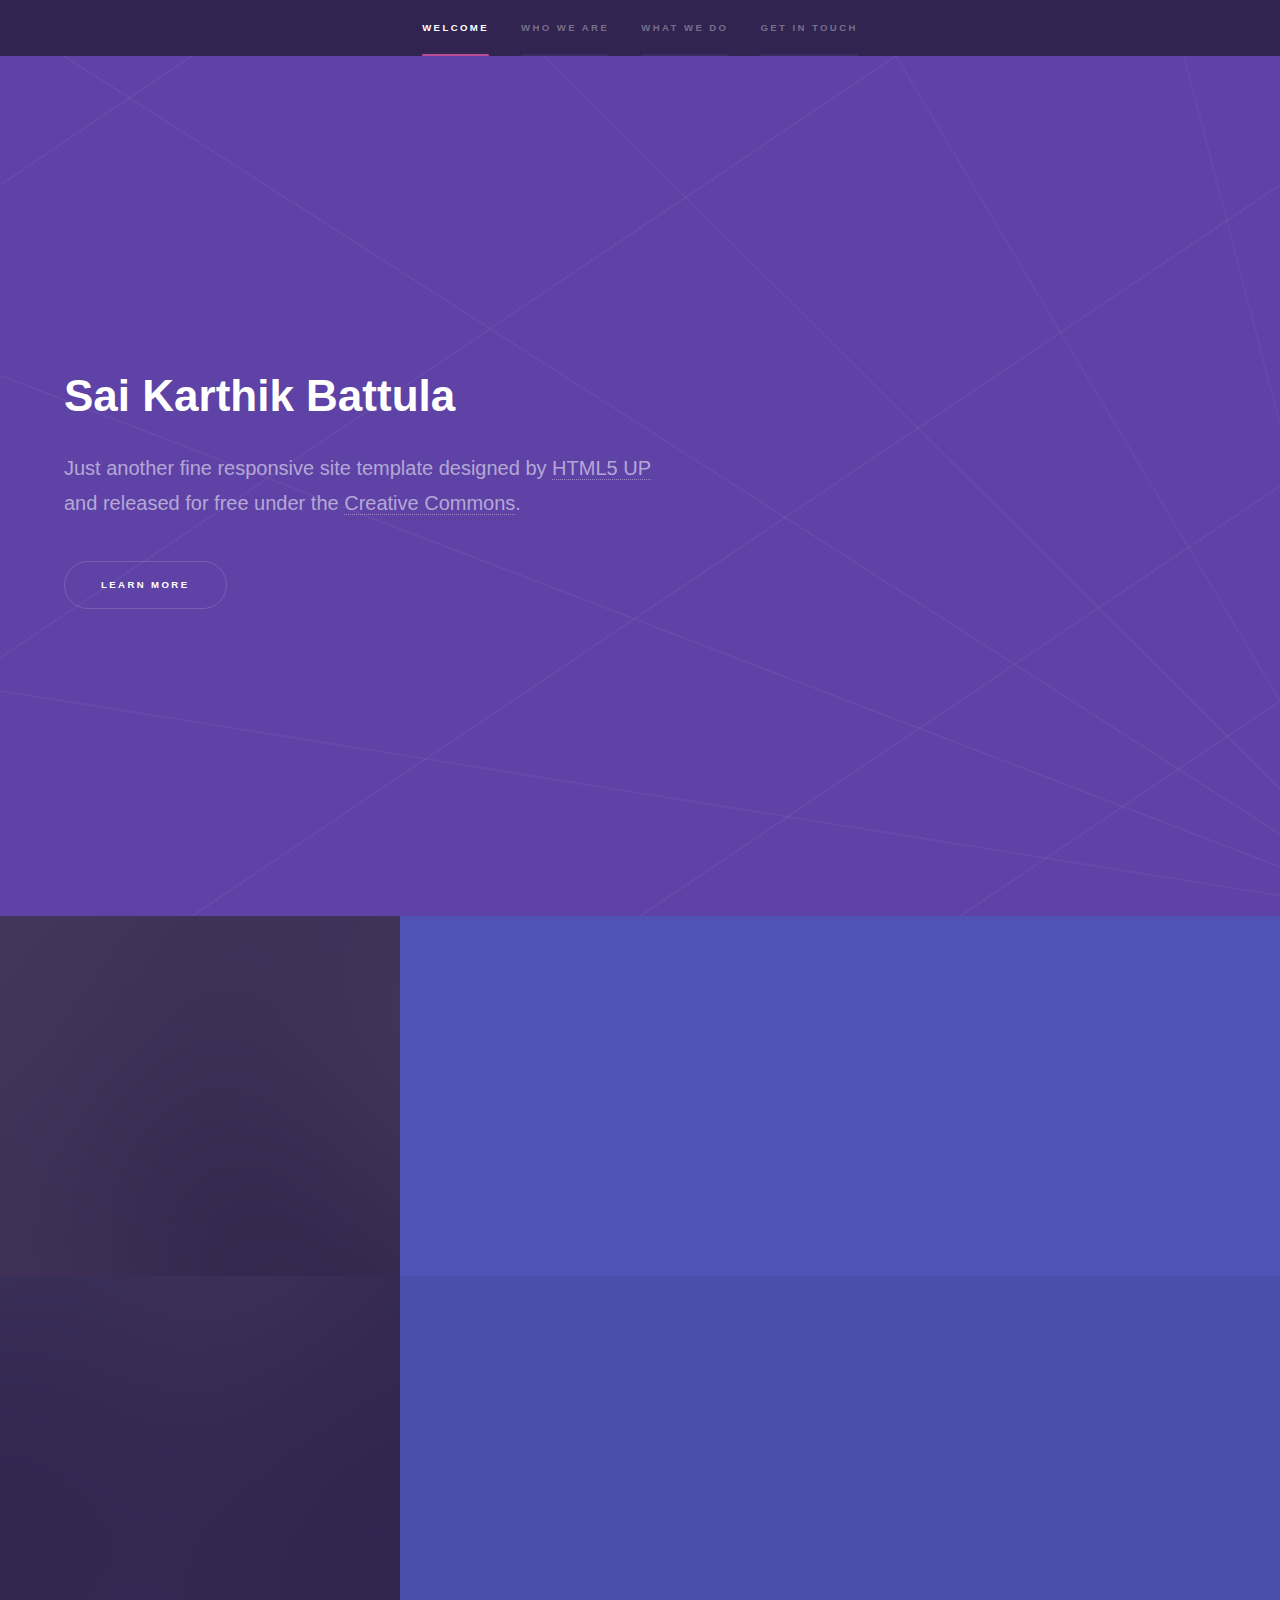
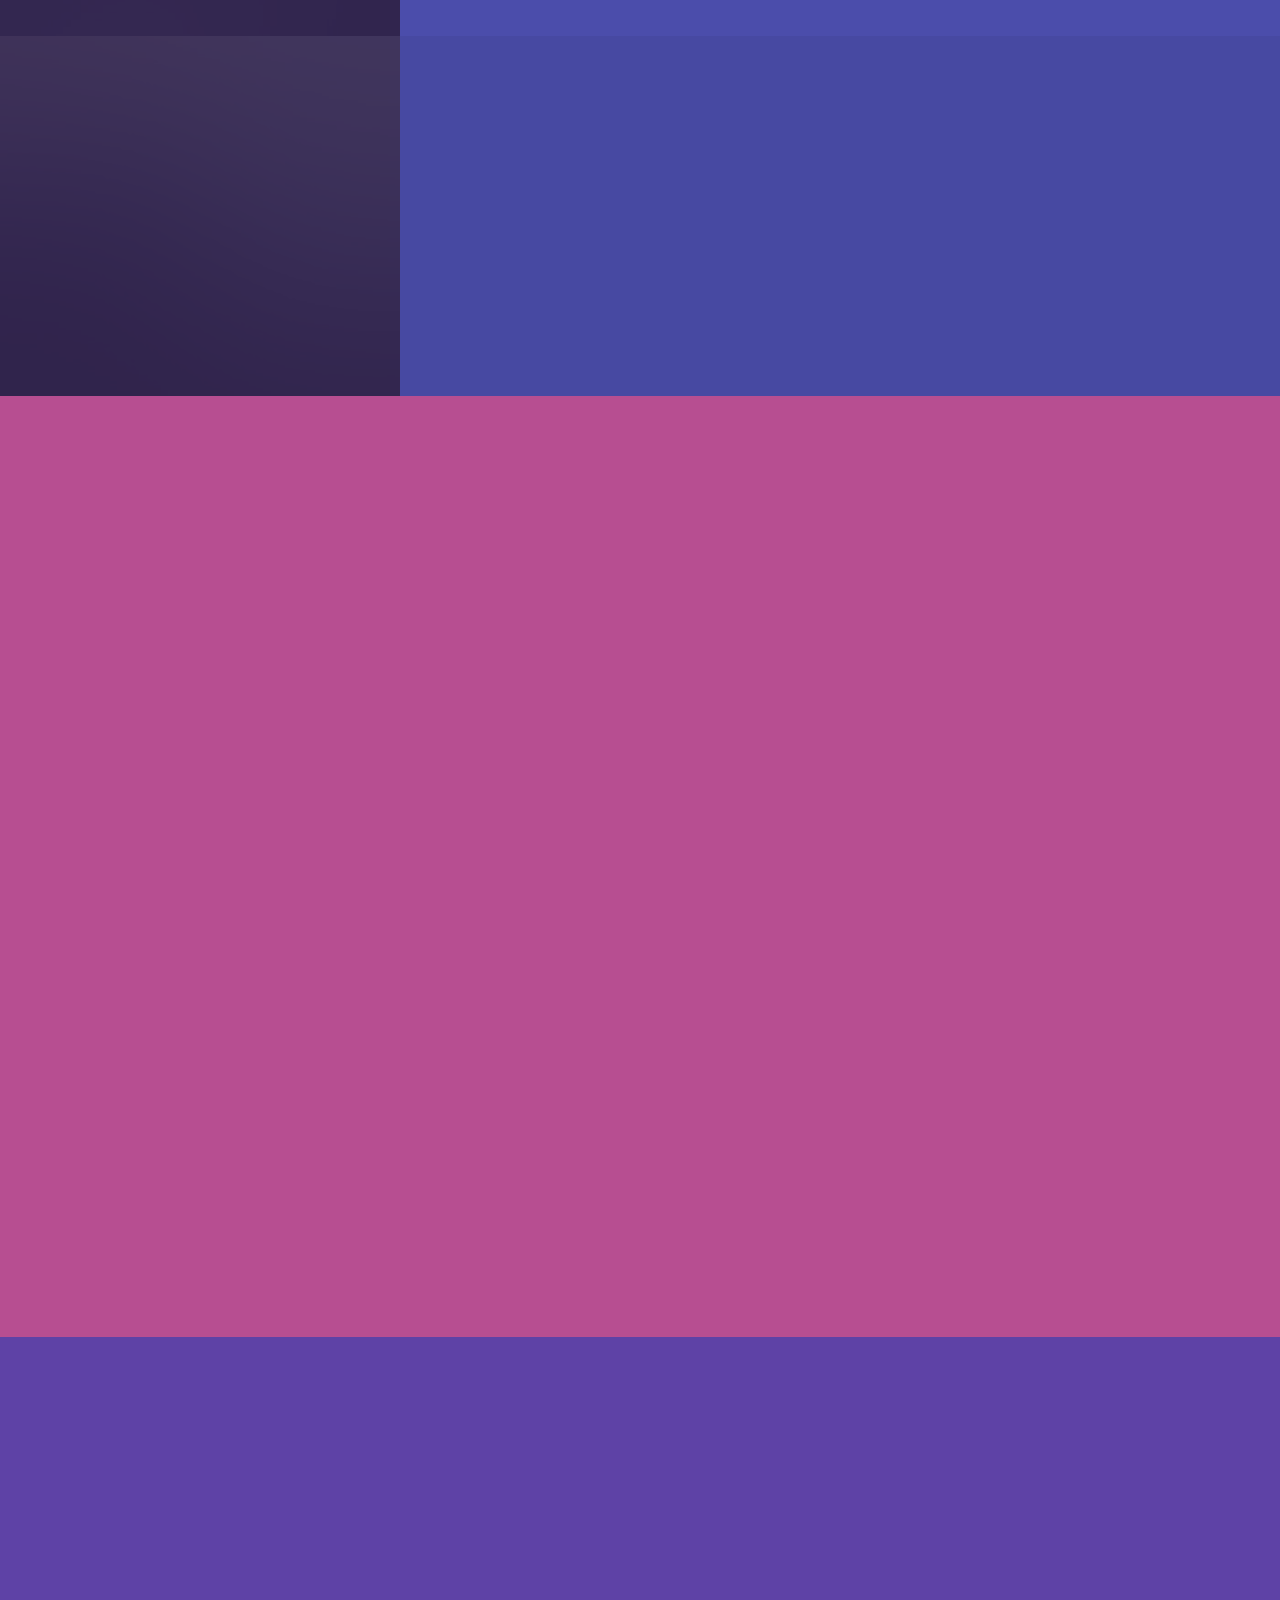
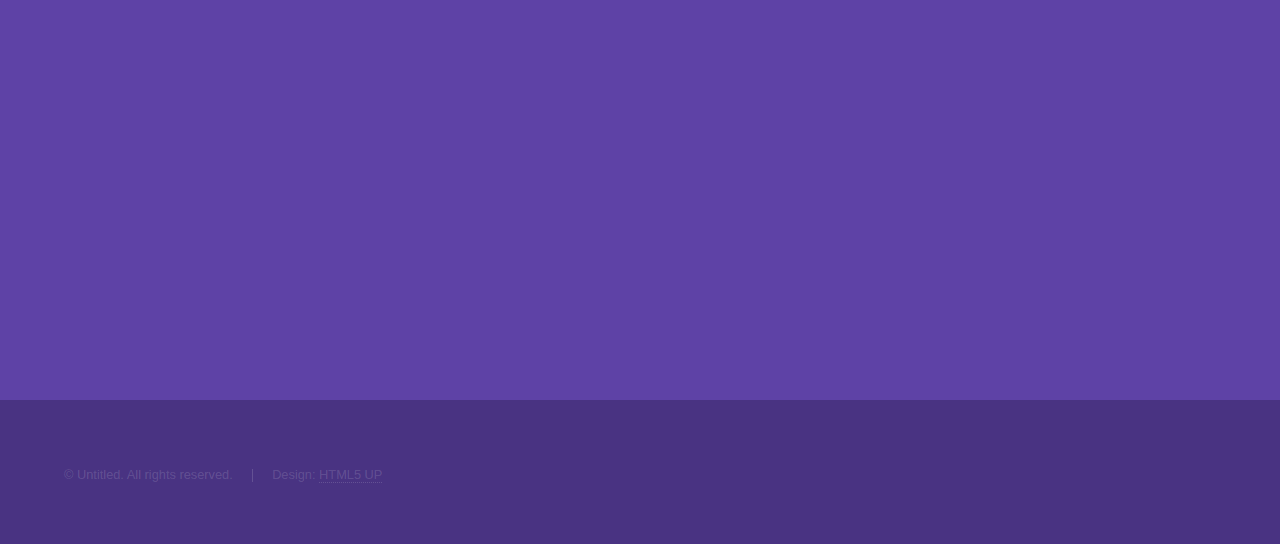
==== index.html @ 240e2753 "Add files via upload" ====
<!DOCTYPE HTML>
<!--
	Hyperspace by HTML5 UP
	html5up.net | @ajlkn
	Free for personal and commercial use under the CCA 3.0 license (html5up.net/license)
-->
<html>
	<head>
		<title>Hyperspace by HTML5 UP</title>
		<meta charset="utf-8" />
		<meta name="viewport" content="width=device-width, initial-scale=1, user-scalable=no" />
		<link rel="stylesheet" href="assets/css/main.css" />
		<noscript><link rel="stylesheet" href="assets/css/noscript.css" /></noscript>
	</head>
	<body class="is-preload">

		<!-- Sidebar -->
			<section id="sidebar">
				<div class="inner">
					<nav>
						<ul>
							<li><a href="#intro">Welcome</a></li>
							<li><a href="#one">Who we are</a></li>
							<li><a href="#two">What we do</a></li>
							<li><a href="#three">Get in touch</a></li>
						</ul>
					</nav>
				</div>
			</section>

		<!-- Wrapper -->
			<div id="wrapper">

				<!-- Intro -->
					<section id="intro" class="wrapper style1 fullscreen fade-up">
						<div class="inner">
							<h1>Sai Karthik Battula</h1>
							<p>Just another fine responsive site template designed by <a href="http://html5up.net">HTML5 UP</a><br />
							and released for free under the <a href="http://html5up.net/license">Creative Commons</a>.</p>
							<ul class="actions">
								<li><a href="#one" class="button scrolly">Learn more</a></li>
							</ul>
						</div>
					</section>

				<!-- One -->
					<section id="one" class="wrapper style2 spotlights">
						<section>
							<a href="#" class="image"><img src="images/pic01.jpg" alt="" data-position="center center" /></a>
							<div class="content">
								<div class="inner">
									<h2>Sed ipsum dolor</h2>
									<p>Phasellus convallis elit id ullamcorper pulvinar. Duis aliquam turpis mauris, eu ultricies erat malesuada quis. Aliquam dapibus.</p>
									<ul class="actions">
										<li><a href="generic.html" class="button">Learn more</a></li>
									</ul>
								</div>
							</div>
						</section>
						<section>
							<a href="#" class="image"><img src="images/pic02.jpg" alt="" data-position="top center" /></a>
							<div class="content">
								<div class="inner">
									<h2>Feugiat consequat</h2>
									<p>Phasellus convallis elit id ullamcorper pulvinar. Duis aliquam turpis mauris, eu ultricies erat malesuada quis. Aliquam dapibus.</p>
									<ul class="actions">
										<li><a href="generic.html" class="button">Learn more</a></li>
									</ul>
								</div>
							</div>
						</section>
						<section>
							<a href="#" class="image"><img src="images/pic03.jpg" alt="" data-position="25% 25%" /></a>
							<div class="content">
								<div class="inner">
									<h2>Ultricies aliquam</h2>
									<p>Phasellus convallis elit id ullamcorper pulvinar. Duis aliquam turpis mauris, eu ultricies erat malesuada quis. Aliquam dapibus.</p>
									<ul class="actions">
										<li><a href="generic.html" class="button">Learn more</a></li>
									</ul>
								</div>
							</div>
						</section>
					</section>

				<!-- Two -->
					<section id="two" class="wrapper style3 fade-up">
						<div class="inner">
							<h2>What we do</h2>
							<p>Phasellus convallis elit id ullamcorper pulvinar. Duis aliquam turpis mauris, eu ultricies erat malesuada quis. Aliquam dapibus, lacus eget hendrerit bibendum, urna est aliquam sem, sit amet imperdiet est velit quis lorem.</p>
							<div class="features">
								<section>
									<span class="icon solid major fa-code"></span>
									<h3>Lorem ipsum amet</h3>
									<p>Phasellus convallis elit id ullam corper amet et pulvinar. Duis aliquam turpis mauris, sed ultricies erat dapibus.</p>
								</section>
								<section>
									<span class="icon solid major fa-lock"></span>
									<h3>Aliquam sed nullam</h3>
									<p>Phasellus convallis elit id ullam corper amet et pulvinar. Duis aliquam turpis mauris, sed ultricies erat dapibus.</p>
								</section>
								<section>
									<span class="icon solid major fa-cog"></span>
									<h3>Sed erat ullam corper</h3>
									<p>Phasellus convallis elit id ullam corper amet et pulvinar. Duis aliquam turpis mauris, sed ultricies erat dapibus.</p>
								</section>
								<section>
									<span class="icon solid major fa-desktop"></span>
									<h3>Veroeros quis lorem</h3>
									<p>Phasellus convallis elit id ullam corper amet et pulvinar. Duis aliquam turpis mauris, sed ultricies erat dapibus.</p>
								</section>
								<section>
									<span class="icon solid major fa-link"></span>
									<h3>Urna quis bibendum</h3>
									<p>Phasellus convallis elit id ullam corper amet et pulvinar. Duis aliquam turpis mauris, sed ultricies erat dapibus.</p>
								</section>
								<section>
									<span class="icon major fa-gem"></span>
									<h3>Aliquam urna dapibus</h3>
									<p>Phasellus convallis elit id ullam corper amet et pulvinar. Duis aliquam turpis mauris, sed ultricies erat dapibus.</p>
								</section>
							</div>
							<ul class="actions">
								<li><a href="generic.html" class="button">Learn more</a></li>
							</ul>
						</div>
					</section>

				<!-- Three -->
					<section id="three" class="wrapper style1 fade-up">
						<div class="inner">
							<h2>Get in touch</h2>
							<p>Phasellus convallis elit id ullamcorper pulvinar. Duis aliquam turpis mauris, eu ultricies erat malesuada quis. Aliquam dapibus, lacus eget hendrerit bibendum, urna est aliquam sem, sit amet imperdiet est velit quis lorem.</p>
							<div class="split style1">
								<section>
									<form method="post" action="#">
										<div class="fields">
											<div class="field half">
												<label for="name">Name</label>
												<input type="text" name="name" id="name" />
											</div>
											<div class="field half">
												<label for="email">Email</label>
												<input type="text" name="email" id="email" />
											</div>
											<div class="field">
												<label for="message">Message</label>
												<textarea name="message" id="message" rows="5"></textarea>
											</div>
										</div>
										<ul class="actions">
											<li><a href="" class="button submit">Send Message</a></li>
										</ul>
									</form>
								</section>
								<section>
									<ul class="contact">
										<li>
											<h3>Address</h3>
											<span>12345 Somewhere Road #654<br />
											Nashville, TN 00000-0000<br />
											USA</span>
										</li>
										<li>
											<h3>Email</h3>
											<a href="#">user@untitled.tld</a>
										</li>
										<li>
											<h3>Phone</h3>
											<span>(000) 000-0000</span>
										</li>
										<li>
											<h3>Social</h3>
											<ul class="icons">
												<li><a href="#" class="icon brands fa-twitter"><span class="label">Twitter</span></a></li>
												<li><a href="#" class="icon brands fa-facebook-f"><span class="label">Facebook</span></a></li>
												<li><a href="#" class="icon brands fa-github"><span class="label">GitHub</span></a></li>
												<li><a href="#" class="icon brands fa-instagram"><span class="label">Instagram</span></a></li>
												<li><a href="#" class="icon brands fa-linkedin-in"><span class="label">LinkedIn</span></a></li>
											</ul>
										</li>
									</ul>
								</section>
							</div>
						</div>
					</section>

			</div>

		<!-- Footer -->
			<footer id="footer" class="wrapper style1-alt">
				<div class="inner">
					<ul class="menu">
						<li>&copy; Untitled. All rights reserved.</li><li>Design: <a href="http://html5up.net">HTML5 UP</a></li>
					</ul>
				</div>
			</footer>

		<!-- Scripts -->
			<script src="assets/js/jquery.min.js"></script>
			<script src="assets/js/jquery.scrollex.min.js"></script>
			<script src="assets/js/jquery.scrolly.min.js"></script>
			<script src="assets/js/browser.min.js"></script>
			<script src="assets/js/breakpoints.min.js"></script>
			<script src="assets/js/util.js"></script>
			<script src="assets/js/main.js"></script>

	</body>
</html>
---- assets/css/main.css ----
@import url(fontawesome-all.min.css);

/*
	Hyperspace by HTML5 UP
	html5up.net | @ajlkn
	Free for personal and commercial use under the CCA 3.0 license (html5up.net/license)
*/

html, body, div, span, applet, object,
iframe, h1, h2, h3, h4, h5, h6, p, blockquote,
pre, a, abbr, acronym, address, big, cite,
code, del, dfn, em, img, ins, kbd, q, s, samp,
small, strike, strong, sub, sup, tt, var, b,
u, i, center, dl, dt, dd, ol, ul, li, fieldset,
form, label, legend, table, caption, tbody,
tfoot, thead, tr, th, td, article, aside,
canvas, details, embed, figure, figcaption,
footer, header, hgroup, menu, nav, output, ruby,
section, summary, time, mark, audio, video {
	margin: 0;
	padding: 0;
	border: 0;
	font-size: 100%;
	font: inherit;
	vertical-align: baseline;}

article, aside, details, figcaption, figure,
footer, header, hgroup, menu, nav, section {
	display: block;}

body {
	line-height: 1;
}

ol, ul {
	list-style: none;
}

blockquote, q {
	quotes: none;
}

	blockquote:before, blockquote:after, q:before, q:after {
		content: '';
		content: none;
	}

table {
	border-collapse: collapse;
	border-spacing: 0;
}

body {
	-webkit-text-size-adjust: none;
}

mark {
	background-color: transparent;
	color: inherit;
}

input::-moz-focus-inner {
	border: 0;
	padding: 0;
}

input, select, textarea {
	-moz-appearance: none;
	-webkit-appearance: none;
	-ms-appearance: none;
	appearance: none;
}

/* Basic */

	@-ms-viewport {
		width: device-width;
	}

	body {
		-ms-overflow-style: scrollbar;
	}

	@media screen and (max-width: 480px) {

		html, body {
			min-width: 320px;
		}

	}

	html {
		box-sizing: border-box;
	}

	*, *:before, *:after {
		box-sizing: inherit;
	}

	body {
		background: #312450;
	}

		body.is-preload *, body.is-preload *:before, body.is-preload *:after {
			-moz-animation: none !important;
			-webkit-animation: none !important;
			-ms-animation: none !important;
			animation: none !important;
			-moz-transition: none !important;
			-webkit-transition: none !important;
			-ms-transition: none !important;
			transition: none !important;
		}

/* Type */

	body, input, select, textarea {
		color: rgba(255, 255, 255, 0.55);
		font-family: Arial, Helvetica, sans-serif;
		font-size: 16.5pt;
		font-weight: normal;
		line-height: 1.75;
	}

		@media screen and (max-width: 1680px) {

			body, input, select, textarea {
				font-size: 13pt;
			}

		}

		@media screen and (max-width: 1280px) {

			body, input, select, textarea {
				font-size: 12pt;
			}

		}

		@media screen and (max-width: 360px) {

			body, input, select, textarea {
				font-size: 11pt;
			}

		}

	a {
		-moz-transition: color 0.2s ease, border-bottom-color 0.2s ease;
		-webkit-transition: color 0.2s ease, border-bottom-color 0.2s ease;
		-ms-transition: color 0.2s ease, border-bottom-color 0.2s ease;
		transition: color 0.2s ease, border-bottom-color 0.2s ease;
		border-bottom: dotted 1px rgba(255, 255, 255, 0.35);
		color: inherit;
		text-decoration: none;
	}

		a:hover {
			border-bottom-color: transparent;
			color: #ffffff;
		}

	strong, b {
		color: #ffffff;
		font-weight: bold;
	}

	em, i {
		font-style: italic;
	}

	p {
		margin: 0 0 2em 0;
	}

	h1, h2, h3, h4, h5, h6 {
		color: #ffffff;
		font-weight: bold;
		line-height: 1.5;
		margin: 0 0 0.5em 0;
	}

		h1 a, h2 a, h3 a, h4 a, h5 a, h6 a {
			color: inherit;
			text-decoration: none;
		}

	h1 {
		font-size: 2.75em;
	}

		h1.major {
			margin: 0 0 1.3em 0;
			position: relative;
			padding-bottom: 0.35em;
		}

			h1.major:after {
				background-image: -moz-linear-gradient(to right, #5e42a6, #b74e91);
				background-image: -webkit-linear-gradient(to right, #5e42a6, #b74e91);
				background-image: -ms-linear-gradient(to right, #5e42a6, #b74e91);
				background-image: linear-gradient(to right, #5e42a6, #b74e91);
				-moz-transition: max-width 0.2s ease;
				-webkit-transition: max-width 0.2s ease;
				-ms-transition: max-width 0.2s ease;
				transition: max-width 0.2s ease;
				border-radius: 0.2em;
				bottom: 0;
				content: '';
				height: 0.05em;
				position: absolute;
				right: 0;
				width: 100%;
			}

	h2 {
		font-size: 1.75em;
	}

	h3 {
		font-size: 1.1em;
	}

	h4 {
		font-size: 1em;
	}

	h5 {
		font-size: 0.8em;
	}

	h6 {
		font-size: 0.6em;
	}

	@media screen and (max-width: 736px) {

		h1 {
			font-size: 2em;
		}

		h2 {
			font-size: 1.25em;
		}

		h3 {
			font-size: 1em;
		}

		h4 {
			font-size: 0.8em;
		}

		h5 {
			font-size: 0.6em;
		}

		h6 {
			font-size: 0.6em;
		}

	}

	sub {
		font-size: 0.8em;
		position: relative;
		top: 0.5em;
	}

	sup {
		font-size: 0.8em;
		position: relative;
		top: -0.5em;
	}

	blockquote {
		border-left: solid 4px rgba(255, 255, 255, 0.15);
		font-style: italic;
		margin: 0 0 2em 0;
		padding: 0.5em 0 0.5em 2em;
	}

	code {
		background: rgba(255, 255, 255, 0.05);
		border-radius: 0.25em;
		border: solid 1px rgba(255, 255, 255, 0.15);
		font-family: "Courier New", monospace;
		font-size: 0.9em;
		margin: 0 0.25em;
		padding: 0.25em 0.65em;
	}

	pre {
		-webkit-overflow-scrolling: touch;
		font-family: "Courier New", monospace;
		font-size: 0.9em;
		margin: 0 0 2em 0;
	}

		pre code {
			display: block;
			line-height: 1.75em;
			padding: 1em 1.5em;
			overflow-x: auto;
		}

	hr {
		border: 0;
		border-bottom: solid 1px rgba(255, 255, 255, 0.15);
		margin: 2em 0;
	}

		hr.major {
			margin: 3em 0;
		}

	.align-left {
		text-align: left;
	}

	.align-center {
		text-align: center;
	}

	.align-right {
		text-align: right;
	}

/* Row */

	.row {
		display: flex;
		flex-wrap: wrap;
		box-sizing: border-box;
		align-items: stretch;
	}

		.row > * {
			box-sizing: border-box;
		}

		.row.gtr-uniform > * > :last-child {
			margin-bottom: 0;
		}

		.row.aln-left {
			justify-content: flex-start;
		}

		.row.aln-center {
			justify-content: center;
		}

		.row.aln-right {
			justify-content: flex-end;
		}

		.row.aln-top {
			align-items: flex-start;
		}

		.row.aln-middle {
			align-items: center;
		}

		.row.aln-bottom {
			align-items: flex-end;
		}

		.row > .imp {
			order: -1;
		}

		.row > .col-1 {
			width: 8.33333%;
		}

		.row > .off-1 {
			margin-left: 8.33333%;
		}

		.row > .col-2 {
			width: 16.66667%;
		}

		.row > .off-2 {
			margin-left: 16.66667%;
		}

		.row > .col-3 {
			width: 25%;
		}

		.row > .off-3 {
			margin-left: 25%;
		}

		.row > .col-4 {
			width: 33.33333%;
		}

		.row > .off-4 {
			margin-left: 33.33333%;
		}

		.row > .col-5 {
			width: 41.66667%;
		}

		.row > .off-5 {
			margin-left: 41.66667%;
		}

		.row > .col-6 {
			width: 50%;
		}

		.row > .off-6 {
			margin-left: 50%;
		}

		.row > .col-7 {
			width: 58.33333%;
		}

		.row > .off-7 {
			margin-left: 58.33333%;
		}

		.row > .col-8 {
			width: 66.66667%;
		}

		.row > .off-8 {
			margin-left: 66.66667%;
		}

		.row > .col-9 {
			width: 75%;
		}

		.row > .off-9 {
			margin-left: 75%;
		}

		.row > .col-10 {
			width: 83.33333%;
		}

		.row > .off-10 {
			margin-left: 83.33333%;
		}

		.row > .col-11 {
			width: 91.66667%;
		}

		.row > .off-11 {
			margin-left: 91.66667%;
		}

		.row > .col-12 {
			width: 100%;
		}

		.row > .off-12 {
			margin-left: 100%;
		}

		.row.gtr-0 {
			margin-top: 0;
			margin-left: 0em;
		}

			.row.gtr-0 > * {
				padding: 0 0 0 0em;
			}

			.row.gtr-0.gtr-uniform {
				margin-top: 0em;
			}

				.row.gtr-0.gtr-uniform > * {
					padding-top: 0em;
				}

		.row.gtr-25 {
			margin-top: 0;
			margin-left: -0.375em;
		}

			.row.gtr-25 > * {
				padding: 0 0 0 0.375em;
			}

			.row.gtr-25.gtr-uniform {
				margin-top: -0.375em;
			}

				.row.gtr-25.gtr-uniform > * {
					padding-top: 0.375em;
				}

		.row.gtr-50 {
			margin-top: 0;
			margin-left: -0.75em;
		}

			.row.gtr-50 > * {
				padding: 0 0 0 0.75em;
			}

			.row.gtr-50.gtr-uniform {
				margin-top: -0.75em;
			}

				.row.gtr-50.gtr-uniform > * {
					padding-top: 0.75em;
				}

		.row {
			margin-top: 0;
			margin-left: -1.5em;
		}

			.row > * {
				padding: 0 0 0 1.5em;
			}

			.row.gtr-uniform {
				margin-top: -1.5em;
			}

				.row.gtr-uniform > * {
					padding-top: 1.5em;
				}

		.row.gtr-150 {
			margin-top: 0;
			margin-left: -2.25em;
		}

			.row.gtr-150 > * {
				padding: 0 0 0 2.25em;
			}

			.row.gtr-150.gtr-uniform {
				margin-top: -2.25em;
			}

				.row.gtr-150.gtr-uniform > * {
					padding-top: 2.25em;
				}

		.row.gtr-200 {
			margin-top: 0;
			margin-left: -3em;
		}

			.row.gtr-200 > * {
				padding: 0 0 0 3em;
			}

			.row.gtr-200.gtr-uniform {
				margin-top: -3em;
			}

				.row.gtr-200.gtr-uniform > * {
					padding-top: 3em;
				}

		@media screen and (max-width: 1680px) {

			.row {
				display: flex;
				flex-wrap: wrap;
				box-sizing: border-box;
				align-items: stretch;
			}

				.row > * {
					box-sizing: border-box;
				}

				.row.gtr-uniform > * > :last-child {
					margin-bottom: 0;
				}

				.row.aln-left {
					justify-content: flex-start;
				}

				.row.aln-center {
					justify-content: center;
				}

				.row.aln-right {
					justify-content: flex-end;
				}

				.row.aln-top {
					align-items: flex-start;
				}

				.row.aln-middle {
					align-items: center;
				}

				.row.aln-bottom {
					align-items: flex-end;
				}

				.row > .imp-xlarge {
					order: -1;
				}

				.row > .col-1-xlarge {
					width: 8.33333%;
				}

				.row > .off-1-xlarge {
					margin-left: 8.33333%;
				}

				.row > .col-2-xlarge {
					width: 16.66667%;
				}

				.row > .off-2-xlarge {
					margin-left: 16.66667%;
				}

				.row > .col-3-xlarge {
					width: 25%;
				}

				.row > .off-3-xlarge {
					margin-left: 25%;
				}

				.row > .col-4-xlarge {
					width: 33.33333%;
				}

				.row > .off-4-xlarge {
					margin-left: 33.33333%;
				}

				.row > .col-5-xlarge {
					width: 41.66667%;
				}

				.row > .off-5-xlarge {
					margin-left: 41.66667%;
				}

				.row > .col-6-xlarge {
					width: 50%;
				}

				.row > .off-6-xlarge {
					margin-left: 50%;
				}

				.row > .col-7-xlarge {
					width: 58.33333%;
				}

				.row > .off-7-xlarge {
					margin-left: 58.33333%;
				}

				.row > .col-8-xlarge {
					width: 66.66667%;
				}

				.row > .off-8-xlarge {
					margin-left: 66.66667%;
				}

				.row > .col-9-xlarge {
					width: 75%;
				}

				.row > .off-9-xlarge {
					margin-left: 75%;
				}

				.row > .col-10-xlarge {
					width: 83.33333%;
				}

				.row > .off-10-xlarge {
					margin-left: 83.33333%;
				}

				.row > .col-11-xlarge {
					width: 91.66667%;
				}

				.row > .off-11-xlarge {
					margin-left: 91.66667%;
				}

				.row > .col-12-xlarge {
					width: 100%;
				}

				.row > .off-12-xlarge {
					margin-left: 100%;
				}

				.row.gtr-0 {
					margin-top: 0;
					margin-left: 0em;
				}

					.row.gtr-0 > * {
						padding: 0 0 0 0em;
					}

					.row.gtr-0.gtr-uniform {
						margin-top: 0em;
					}

						.row.gtr-0.gtr-uniform > * {
							padding-top: 0em;
						}

				.row.gtr-25 {
					margin-top: 0;
					margin-left: -0.375em;
				}

					.row.gtr-25 > * {
						padding: 0 0 0 0.375em;
					}

					.row.gtr-25.gtr-uniform {
						margin-top: -0.375em;
					}

						.row.gtr-25.gtr-uniform > * {
							padding-top: 0.375em;
						}

				.row.gtr-50 {
					margin-top: 0;
					margin-left: -0.75em;
				}

					.row.gtr-50 > * {
						padding: 0 0 0 0.75em;
					}

					.row.gtr-50.gtr-uniform {
						margin-top: -0.75em;
					}

						.row.gtr-50.gtr-uniform > * {
							padding-top: 0.75em;
						}

				.row {
					margin-top: 0;
					margin-left: -1.5em;
				}

					.row > * {
						padding: 0 0 0 1.5em;
					}

					.row.gtr-uniform {
						margin-top: -1.5em;
					}

						.row.gtr-uniform > * {
							padding-top: 1.5em;
						}

				.row.gtr-150 {
					margin-top: 0;
					margin-left: -2.25em;
				}

					.row.gtr-150 > * {
						padding: 0 0 0 2.25em;
					}

					.row.gtr-150.gtr-uniform {
						margin-top: -2.25em;
					}

						.row.gtr-150.gtr-uniform > * {
							padding-top: 2.25em;
						}

				.row.gtr-200 {
					margin-top: 0;
					margin-left: -3em;
				}

					.row.gtr-200 > * {
						padding: 0 0 0 3em;
					}

					.row.gtr-200.gtr-uniform {
						margin-top: -3em;
					}

						.row.gtr-200.gtr-uniform > * {
							padding-top: 3em;
						}

		}

		@media screen and (max-width: 1280px) {

			.row {
				display: flex;
				flex-wrap: wrap;
				box-sizing: border-box;
				align-items: stretch;
			}

				.row > * {
					box-sizing: border-box;
				}

				.row.gtr-uniform > * > :last-child {
					margin-bottom: 0;
				}

				.row.aln-left {
					justify-content: flex-start;
				}

				.row.aln-center {
					justify-content: center;
				}

				.row.aln-right {
					justify-content: flex-end;
				}

				.row.aln-top {
					align-items: flex-start;
				}

				.row.aln-middle {
					align-items: center;
				}

				.row.aln-bottom {
					align-items: flex-end;
				}

				.row > .imp-large {
					order: -1;
				}

				.row > .col-1-large {
					width: 8.33333%;
				}

				.row > .off-1-large {
					margin-left: 8.33333%;
				}

				.row > .col-2-large {
					width: 16.66667%;
				}

				.row > .off-2-large {
					margin-left: 16.66667%;
				}

				.row > .col-3-large {
					width: 25%;
				}

				.row > .off-3-large {
					margin-left: 25%;
				}

				.row > .col-4-large {
					width: 33.33333%;
				}

				.row > .off-4-large {
					margin-left: 33.33333%;
				}

				.row > .col-5-large {
					width: 41.66667%;
				}

				.row > .off-5-large {
					margin-left: 41.66667%;
				}

				.row > .col-6-large {
					width: 50%;
				}

				.row > .off-6-large {
					margin-left: 50%;
				}

				.row > .col-7-large {
					width: 58.33333%;
				}

				.row > .off-7-large {
					margin-left: 58.33333%;
				}

				.row > .col-8-large {
					width: 66.66667%;
				}

				.row > .off-8-large {
					margin-left: 66.66667%;
				}

				.row > .col-9-large {
					width: 75%;
				}

				.row > .off-9-large {
					margin-left: 75%;
				}

				.row > .col-10-large {
					width: 83.33333%;
				}

				.row > .off-10-large {
					margin-left: 83.33333%;
				}

				.row > .col-11-large {
					width: 91.66667%;
				}

				.row > .off-11-large {
					margin-left: 91.66667%;
				}

				.row > .col-12-large {
					width: 100%;
				}

				.row > .off-12-large {
					margin-left: 100%;
				}

				.row.gtr-0 {
					margin-top: 0;
					margin-left: 0em;
				}

					.row.gtr-0 > * {
						padding: 0 0 0 0em;
					}

					.row.gtr-0.gtr-uniform {
						margin-top: 0em;
					}

						.row.gtr-0.gtr-uniform > * {
							padding-top: 0em;
						}

				.row.gtr-25 {
					margin-top: 0;
					margin-left: -0.375em;
				}

					.row.gtr-25 > * {
						padding: 0 0 0 0.375em;
					}

					.row.gtr-25.gtr-uniform {
						margin-top: -0.375em;
					}

						.row.gtr-25.gtr-uniform > * {
							padding-top: 0.375em;
						}

				.row.gtr-50 {
					margin-top: 0;
					margin-left: -0.75em;
				}

					.row.gtr-50 > * {
						padding: 0 0 0 0.75em;
					}

					.row.gtr-50.gtr-uniform {
						margin-top: -0.75em;
					}

						.row.gtr-50.gtr-uniform > * {
							padding-top: 0.75em;
						}

				.row {
					margin-top: 0;
					margin-left: -1.5em;
				}

					.row > * {
						padding: 0 0 0 1.5em;
					}

					.row.gtr-uniform {
						margin-top: -1.5em;
					}

						.row.gtr-uniform > * {
							padding-top: 1.5em;
						}

				.row.gtr-150 {
					margin-top: 0;
					margin-left: -2.25em;
				}

					.row.gtr-150 > * {
						padding: 0 0 0 2.25em;
					}

					.row.gtr-150.gtr-uniform {
						margin-top: -2.25em;
					}

						.row.gtr-150.gtr-uniform > * {
							padding-top: 2.25em;
						}

				.row.gtr-200 {
					margin-top: 0;
					margin-left: -3em;
				}

					.row.gtr-200 > * {
						padding: 0 0 0 3em;
					}

					.row.gtr-200.gtr-uniform {
						margin-top: -3em;
					}

						.row.gtr-200.gtr-uniform > * {
							padding-top: 3em;
						}

		}

		@media screen and (max-width: 980px) {

			.row {
				display: flex;
				flex-wrap: wrap;
				box-sizing: border-box;
				align-items: stretch;
			}

				.row > * {
					box-sizing: border-box;
				}

				.row.gtr-uniform > * > :last-child {
					margin-bottom: 0;
				}

				.row.aln-left {
					justify-content: flex-start;
				}

				.row.aln-center {
					justify-content: center;
				}

				.row.aln-right {
					justify-content: flex-end;
				}

				.row.aln-top {
					align-items: flex-start;
				}

				.row.aln-middle {
					align-items: center;
				}

				.row.aln-bottom {
					align-items: flex-end;
				}

				.row > .imp-medium {
					order: -1;
				}

				.row > .col-1-medium {
					width: 8.33333%;
				}

				.row > .off-1-medium {
					margin-left: 8.33333%;
				}

				.row > .col-2-medium {
					width: 16.66667%;
				}

				.row > .off-2-medium {
					margin-left: 16.66667%;
				}

				.row > .col-3-medium {
					width: 25%;
				}

				.row > .off-3-medium {
					margin-left: 25%;
				}

				.row > .col-4-medium {
					width: 33.33333%;
				}

				.row > .off-4-medium {
					margin-left: 33.33333%;
				}

				.row > .col-5-medium {
					width: 41.66667%;
				}

				.row > .off-5-medium {
					margin-left: 41.66667%;
				}

				.row > .col-6-medium {
					width: 50%;
				}

				.row > .off-6-medium {
					margin-left: 50%;
				}

				.row > .col-7-medium {
					width: 58.33333%;
				}

				.row > .off-7-medium {
					margin-left: 58.33333%;
				}

				.row > .col-8-medium {
					width: 66.66667%;
				}

				.row > .off-8-medium {
					margin-left: 66.66667%;
				}

				.row > .col-9-medium {
					width: 75%;
				}

				.row > .off-9-medium {
					margin-left: 75%;
				}

				.row > .col-10-medium {
					width: 83.33333%;
				}

				.row > .off-10-medium {
					margin-left: 83.33333%;
				}

				.row > .col-11-medium {
					width: 91.66667%;
				}

				.row > .off-11-medium {
					margin-left: 91.66667%;
				}

				.row > .col-12-medium {
					width: 100%;
				}

				.row > .off-12-medium {
					margin-left: 100%;
				}

				.row.gtr-0 {
					margin-top: 0;
					margin-left: 0em;
				}

					.row.gtr-0 > * {
						padding: 0 0 0 0em;
					}

					.row.gtr-0.gtr-uniform {
						margin-top: 0em;
					}

						.row.gtr-0.gtr-uniform > * {
							padding-top: 0em;
						}

				.row.gtr-25 {
					margin-top: 0;
					margin-left: -0.375em;
				}

					.row.gtr-25 > * {
						padding: 0 0 0 0.375em;
					}

					.row.gtr-25.gtr-uniform {
						margin-top: -0.375em;
					}

						.row.gtr-25.gtr-uniform > * {
							padding-top: 0.375em;
						}

				.row.gtr-50 {
					margin-top: 0;
					margin-left: -0.75em;
				}

					.row.gtr-50 > * {
						padding: 0 0 0 0.75em;
					}

					.row.gtr-50.gtr-uniform {
						margin-top: -0.75em;
					}

						.row.gtr-50.gtr-uniform > * {
							padding-top: 0.75em;
						}

				.row {
					margin-top: 0;
					margin-left: -1.5em;
				}

					.row > * {
						padding: 0 0 0 1.5em;
					}

					.row.gtr-uniform {
						margin-top: -1.5em;
					}

						.row.gtr-uniform > * {
							padding-top: 1.5em;
						}

				.row.gtr-150 {
					margin-top: 0;
					margin-left: -2.25em;
				}

					.row.gtr-150 > * {
						padding: 0 0 0 2.25em;
					}

					.row.gtr-150.gtr-uniform {
						margin-top: -2.25em;
					}

						.row.gtr-150.gtr-uniform > * {
							padding-top: 2.25em;
						}

				.row.gtr-200 {
					margin-top: 0;
					margin-left: -3em;
				}

					.row.gtr-200 > * {
						padding: 0 0 0 3em;
					}

					.row.gtr-200.gtr-uniform {
						margin-top: -3em;
					}

						.row.gtr-200.gtr-uniform > * {
							padding-top: 3em;
						}

		}

		@media screen and (max-width: 736px) {

			.row {
				display: flex;
				flex-wrap: wrap;
				box-sizing: border-box;
				align-items: stretch;
			}

				.row > * {
					box-sizing: border-box;
				}

				.row.gtr-uniform > * > :last-child {
					margin-bottom: 0;
				}

				.row.aln-left {
					justify-content: flex-start;
				}

				.row.aln-center {
					justify-content: center;
				}

				.row.aln-right {
					justify-content: flex-end;
				}

				.row.aln-top {
					align-items: flex-start;
				}

				.row.aln-middle {
					align-items: center;
				}

				.row.aln-bottom {
					align-items: flex-end;
				}

				.row > .imp-small {
					order: -1;
				}

				.row > .col-1-small {
					width: 8.33333%;
				}

				.row > .off-1-small {
					margin-left: 8.33333%;
				}

				.row > .col-2-small {
					width: 16.66667%;
				}

				.row > .off-2-small {
					margin-left: 16.66667%;
				}

				.row > .col-3-small {
					width: 25%;
				}

				.row > .off-3-small {
					margin-left: 25%;
				}

				.row > .col-4-small {
					width: 33.33333%;
				}

				.row > .off-4-small {
					margin-left: 33.33333%;
				}

				.row > .col-5-small {
					width: 41.66667%;
				}

				.row > .off-5-small {
					margin-left: 41.66667%;
				}

				.row > .col-6-small {
					width: 50%;
				}

				.row > .off-6-small {
					margin-left: 50%;
				}

				.row > .col-7-small {
					width: 58.33333%;
				}

				.row > .off-7-small {
					margin-left: 58.33333%;
				}

				.row > .col-8-small {
					width: 66.66667%;
				}

				.row > .off-8-small {
					margin-left: 66.66667%;
				}

				.row > .col-9-small {
					width: 75%;
				}

				.row > .off-9-small {
					margin-left: 75%;
				}

				.row > .col-10-small {
					width: 83.33333%;
				}

				.row > .off-10-small {
					margin-left: 83.33333%;
				}

				.row > .col-11-small {
					width: 91.66667%;
				}

				.row > .off-11-small {
					margin-left: 91.66667%;
				}

				.row > .col-12-small {
					width: 100%;
				}

				.row > .off-12-small {
					margin-left: 100%;
				}

				.row.gtr-0 {
					margin-top: 0;
					margin-left: 0em;
				}

					.row.gtr-0 > * {
						padding: 0 0 0 0em;
					}

					.row.gtr-0.gtr-uniform {
						margin-top: 0em;
					}

						.row.gtr-0.gtr-uniform > * {
							padding-top: 0em;
						}

				.row.gtr-25 {
					margin-top: 0;
					margin-left: -0.375em;
				}

					.row.gtr-25 > * {
						padding: 0 0 0 0.375em;
					}

					.row.gtr-25.gtr-uniform {
						margin-top: -0.375em;
					}

						.row.gtr-25.gtr-uniform > * {
							padding-top: 0.375em;
						}

				.row.gtr-50 {
					margin-top: 0;
					margin-left: -0.75em;
				}

					.row.gtr-50 > * {
						padding: 0 0 0 0.75em;
					}

					.row.gtr-50.gtr-uniform {
						margin-top: -0.75em;
					}

						.row.gtr-50.gtr-uniform > * {
							padding-top: 0.75em;
						}

				.row {
					margin-top: 0;
					margin-left: -1.5em;
				}

					.row > * {
						padding: 0 0 0 1.5em;
					}

					.row.gtr-uniform {
						margin-top: -1.5em;
					}

						.row.gtr-uniform > * {
							padding-top: 1.5em;
						}

				.row.gtr-150 {
					margin-top: 0;
					margin-left: -2.25em;
				}

					.row.gtr-150 > * {
						padding: 0 0 0 2.25em;
					}

					.row.gtr-150.gtr-uniform {
						margin-top: -2.25em;
					}

						.row.gtr-150.gtr-uniform > * {
							padding-top: 2.25em;
						}

				.row.gtr-200 {
					margin-top: 0;
					margin-left: -3em;
				}

					.row.gtr-200 > * {
						padding: 0 0 0 3em;
					}

					.row.gtr-200.gtr-uniform {
						margin-top: -3em;
					}

						.row.gtr-200.gtr-uniform > * {
							padding-top: 3em;
						}

		}

		@media screen and (max-width: 480px) {

			.row {
				display: flex;
				flex-wrap: wrap;
				box-sizing: border-box;
				align-items: stretch;
			}

				.row > * {
					box-sizing: border-box;
				}

				.row.gtr-uniform > * > :last-child {
					margin-bottom: 0;
				}

				.row.aln-left {
					justify-content: flex-start;
				}

				.row.aln-center {
					justify-content: center;
				}

				.row.aln-right {
					justify-content: flex-end;
				}

				.row.aln-top {
					align-items: flex-start;
				}

				.row.aln-middle {
					align-items: center;
				}

				.row.aln-bottom {
					align-items: flex-end;
				}

				.row > .imp-xsmall {
					order: -1;
				}

				.row > .col-1-xsmall {
					width: 8.33333%;
				}

				.row > .off-1-xsmall {
					margin-left: 8.33333%;
				}

				.row > .col-2-xsmall {
					width: 16.66667%;
				}

				.row > .off-2-xsmall {
					margin-left: 16.66667%;
				}

				.row > .col-3-xsmall {
					width: 25%;
				}

				.row > .off-3-xsmall {
					margin-left: 25%;
				}

				.row > .col-4-xsmall {
					width: 33.33333%;
				}

				.row > .off-4-xsmall {
					margin-left: 33.33333%;
				}

				.row > .col-5-xsmall {
					width: 41.66667%;
				}

				.row > .off-5-xsmall {
					margin-left: 41.66667%;
				}

				.row > .col-6-xsmall {
					width: 50%;
				}

				.row > .off-6-xsmall {
					margin-left: 50%;
				}

				.row > .col-7-xsmall {
					width: 58.33333%;
				}

				.row > .off-7-xsmall {
					margin-left: 58.33333%;
				}

				.row > .col-8-xsmall {
					width: 66.66667%;
				}

				.row > .off-8-xsmall {
					margin-left: 66.66667%;
				}

				.row > .col-9-xsmall {
					width: 75%;
				}

				.row > .off-9-xsmall {
					margin-left: 75%;
				}

				.row > .col-10-xsmall {
					width: 83.33333%;
				}

				.row > .off-10-xsmall {
					margin-left: 83.33333%;
				}

				.row > .col-11-xsmall {
					width: 91.66667%;
				}

				.row > .off-11-xsmall {
					margin-left: 91.66667%;
				}

				.row > .col-12-xsmall {
					width: 100%;
				}

				.row > .off-12-xsmall {
					margin-left: 100%;
				}

				.row.gtr-0 {
					margin-top: 0;
					margin-left: 0em;
				}

					.row.gtr-0 > * {
						padding: 0 0 0 0em;
					}

					.row.gtr-0.gtr-uniform {
						margin-top: 0em;
					}

						.row.gtr-0.gtr-uniform > * {
							padding-top: 0em;
						}

				.row.gtr-25 {
					margin-top: 0;
					margin-left: -0.375em;
				}

					.row.gtr-25 > * {
						padding: 0 0 0 0.375em;
					}

					.row.gtr-25.gtr-uniform {
						margin-top: -0.375em;
					}

						.row.gtr-25.gtr-uniform > * {
							padding-top: 0.375em;
						}

				.row.gtr-50 {
					margin-top: 0;
					margin-left: -0.75em;
				}

					.row.gtr-50 > * {
						padding: 0 0 0 0.75em;
					}

					.row.gtr-50.gtr-uniform {
						margin-top: -0.75em;
					}

						.row.gtr-50.gtr-uniform > * {
							padding-top: 0.75em;
						}

				.row {
					margin-top: 0;
					margin-left: -1.5em;
				}

					.row > * {
						padding: 0 0 0 1.5em;
					}

					.row.gtr-uniform {
						margin-top: -1.5em;
					}

						.row.gtr-uniform > * {
							padding-top: 1.5em;
						}

				.row.gtr-150 {
					margin-top: 0;
					margin-left: -2.25em;
				}

					.row.gtr-150 > * {
						padding: 0 0 0 2.25em;
					}

					.row.gtr-150.gtr-uniform {
						margin-top: -2.25em;
					}

						.row.gtr-150.gtr-uniform > * {
							padding-top: 2.25em;
						}

				.row.gtr-200 {
					margin-top: 0;
					margin-left: -3em;
				}

					.row.gtr-200 > * {
						padding: 0 0 0 3em;
					}

					.row.gtr-200.gtr-uniform {
						margin-top: -3em;
					}

						.row.gtr-200.gtr-uniform > * {
							padding-top: 3em;
						}

		}

/* Box */

	.box {
		border-radius: 0.25em;
		border: solid 1px rgba(255, 255, 255, 0.15);
		margin-bottom: 2em;
		padding: 1.5em;
	}

		.box > :last-child,
		.box > :last-child > :last-child,
		.box > :last-child > :last-child > :last-child {
			margin-bottom: 0;
		}

		.box.alt {
			border: 0;
			border-radius: 0;
			padding: 0;
		}

/* Button */

	input[type="submit"],
	input[type="reset"],
	input[type="button"],
	button,
	.button {
		-moz-appearance: none;
		-webkit-appearance: none;
		-ms-appearance: none;
		appearance: none;
		-moz-transition: border-color 0.2s ease;
		-webkit-transition: border-color 0.2s ease;
		-ms-transition: border-color 0.2s ease;
		transition: border-color 0.2s ease;
		background-color: transparent;
		border: solid 1px !important;
		border-color: rgba(255, 255, 255, 0.15) !important;
		border-radius: 3em;
		color: #ffffff !important;
		cursor: pointer;
		display: inline-block;
		font-size: 0.6em;
		font-weight: bold;
		height: calc(4.75em + 2px);
		letter-spacing: 0.25em;
		line-height: 4.75em;
		outline: 0;
		padding: 0 3.75em;
		position: relative;
		text-align: center;
		text-decoration: none;
		text-transform: uppercase;
		white-space: nowrap;
	}

		input[type="submit"]:after,
		input[type="reset"]:after,
		input[type="button"]:after,
		button:after,
		.button:after {
			-moz-transform: scale(0.25);
			-webkit-transform: scale(0.25);
			-ms-transform: scale(0.25);
			transform: scale(0.25);
			pointer-events: none;
			-moz-transition: opacity 0.2s ease, -moz-transform 0.2s ease;
			-webkit-transition: opacity 0.2s ease, -webkit-transform 0.2s ease;
			-ms-transition: opacity 0.2s ease, -ms-transform 0.2s ease;
			transition: opacity 0.2s ease, transform 0.2s ease;
			background: #ffffff;
			border-radius: 3em;
			content: '';
			height: 100%;
			left: 0;
			opacity: 0;
			position: absolute;
			top: 0;
			width: 100%;
		}

		input[type="submit"].icon:before,
		input[type="reset"].icon:before,
		input[type="button"].icon:before,
		button.icon:before,
		.button.icon:before {
			margin-right: 0.75em;
		}

		input[type="submit"].fit,
		input[type="reset"].fit,
		input[type="button"].fit,
		button.fit,
		.button.fit {
			width: 100%;
		}

		input[type="submit"].small,
		input[type="reset"].small,
		input[type="button"].small,
		button.small,
		.button.small {
			font-size: 0.4em;
		}

		input[type="submit"].large,
		input[type="reset"].large,
		input[type="button"].large,
		button.large,
		.button.large {
			font-size: 0.8em;
		}

		input[type="submit"].primary,
		input[type="reset"].primary,
		input[type="button"].primary,
		button.primary,
		.button.primary {
			background-color: #ffffff;
			color: #312450 !important;
		}

			input[type="submit"].primary:after,
			input[type="reset"].primary:after,
			input[type="button"].primary:after,
			button.primary:after,
			.button.primary:after {
				display: none;
			}

		input[type="submit"].disabled, input[type="submit"]:disabled,
		input[type="reset"].disabled,
		input[type="reset"]:disabled,
		input[type="button"].disabled,
		input[type="button"]:disabled,
		button.disabled,
		button:disabled,
		.button.disabled,
		.button:disabled {
			cursor: default;
			opacity: 0.5;
			pointer-events: none;
		}

		input[type="submit"]:hover,
		input[type="reset"]:hover,
		input[type="button"]:hover,
		button:hover,
		.button:hover {
			border-color: rgba(255, 255, 255, 0.55) !important;
		}

			input[type="submit"]:hover:after,
			input[type="reset"]:hover:after,
			input[type="button"]:hover:after,
			button:hover:after,
			.button:hover:after {
				opacity: 0.05;
				-moz-transform: scale(1);
				-webkit-transform: scale(1);
				-ms-transform: scale(1);
				transform: scale(1);
			}

			input[type="submit"]:hover:active,
			input[type="reset"]:hover:active,
			input[type="button"]:hover:active,
			button:hover:active,
			.button:hover:active {
				border-color: #ffffff !important;
			}

				input[type="submit"]:hover:active:after,
				input[type="reset"]:hover:active:after,
				input[type="button"]:hover:active:after,
				button:hover:active:after,
				.button:hover:active:after {
					opacity: 0.1;
				}

/* Features */

	.features {
		display: -moz-flex;
		display: -webkit-flex;
		display: -ms-flex;
		display: flex;
		-moz-flex-wrap: wrap;
		-webkit-flex-wrap: wrap;
		-ms-flex-wrap: wrap;
		flex-wrap: wrap;
		border-radius: 0.25em;
		border: solid 1px rgba(255, 255, 255, 0.15);
		background: rgba(255, 255, 255, 0.05);
		margin: 0 0 2em 0;
	}

		.features section {
			padding: 3.5em 3em 1em 7em ;
			width: 50%;
			border-top: solid 1px rgba(255, 255, 255, 0.15);
			position: relative;
		}

			.features section:nth-child(-n + 2) {
				border-top-width: 0;
			}

			.features section:nth-child(2n) {
				border-left: solid 1px rgba(255, 255, 255, 0.15);
			}

			.features section .icon {
				-moz-transition: opacity 0.5s ease, -moz-transform 0.5s ease;
				-webkit-transition: opacity 0.5s ease, -webkit-transform 0.5s ease;
				-ms-transition: opacity 0.5s ease, -ms-transform 0.5s ease;
				transition: opacity 0.5s ease, transform 0.5s ease;
				-moz-transition-delay: 1s;
				-webkit-transition-delay: 1s;
				-ms-transition-delay: 1s;
				transition-delay: 1s;
				-moz-transform: scale(1);
				-webkit-transform: scale(1);
				-ms-transform: scale(1);
				transform: scale(1);
				position: absolute;
				left: 3em;
				top: 3em;
				opacity: 1;
			}

			.features section:nth-child(1) .icon {
				-moz-transition-delay: 0.15s;
				-webkit-transition-delay: 0.15s;
				-ms-transition-delay: 0.15s;
				transition-delay: 0.15s;
			}

			.features section:nth-child(2) .icon {
				-moz-transition-delay: 0.3s;
				-webkit-transition-delay: 0.3s;
				-ms-transition-delay: 0.3s;
				transition-delay: 0.3s;
			}

			.features section:nth-child(3) .icon {
				-moz-transition-delay: 0.45s;
				-webkit-transition-delay: 0.45s;
				-ms-transition-delay: 0.45s;
				transition-delay: 0.45s;
			}

			.features section:nth-child(4) .icon {
				-moz-transition-delay: 0.6s;
				-webkit-transition-delay: 0.6s;
				-ms-transition-delay: 0.6s;
				transition-delay: 0.6s;
			}

			.features section:nth-child(5) .icon {
				-moz-transition-delay: 0.75s;
				-webkit-transition-delay: 0.75s;
				-ms-transition-delay: 0.75s;
				transition-delay: 0.75s;
			}

			.features section:nth-child(6) .icon {
				-moz-transition-delay: 0.9s;
				-webkit-transition-delay: 0.9s;
				-ms-transition-delay: 0.9s;
				transition-delay: 0.9s;
			}

			.features section:nth-child(7) .icon {
				-moz-transition-delay: 1.05s;
				-webkit-transition-delay: 1.05s;
				-ms-transition-delay: 1.05s;
				transition-delay: 1.05s;
			}

			.features section:nth-child(8) .icon {
				-moz-transition-delay: 1.2s;
				-webkit-transition-delay: 1.2s;
				-ms-transition-delay: 1.2s;
				transition-delay: 1.2s;
			}

			.features section:nth-child(9) .icon {
				-moz-transition-delay: 1.35s;
				-webkit-transition-delay: 1.35s;
				-ms-transition-delay: 1.35s;
				transition-delay: 1.35s;
			}

			.features section:nth-child(10) .icon {
				-moz-transition-delay: 1.5s;
				-webkit-transition-delay: 1.5s;
				-ms-transition-delay: 1.5s;
				transition-delay: 1.5s;
			}

			.features section:nth-child(11) .icon {
				-moz-transition-delay: 1.65s;
				-webkit-transition-delay: 1.65s;
				-ms-transition-delay: 1.65s;
				transition-delay: 1.65s;
			}

			.features section:nth-child(12) .icon {
				-moz-transition-delay: 1.8s;
				-webkit-transition-delay: 1.8s;
				-ms-transition-delay: 1.8s;
				transition-delay: 1.8s;
			}

			.features section:nth-child(13) .icon {
				-moz-transition-delay: 1.95s;
				-webkit-transition-delay: 1.95s;
				-ms-transition-delay: 1.95s;
				transition-delay: 1.95s;
			}

			.features section:nth-child(14) .icon {
				-moz-transition-delay: 2.1s;
				-webkit-transition-delay: 2.1s;
				-ms-transition-delay: 2.1s;
				transition-delay: 2.1s;
			}

			.features section:nth-child(15) .icon {
				-moz-transition-delay: 2.25s;
				-webkit-transition-delay: 2.25s;
				-ms-transition-delay: 2.25s;
				transition-delay: 2.25s;
			}

			.features section:nth-child(16) .icon {
				-moz-transition-delay: 2.4s;
				-webkit-transition-delay: 2.4s;
				-ms-transition-delay: 2.4s;
				transition-delay: 2.4s;
			}

			.features section:nth-child(17) .icon {
				-moz-transition-delay: 2.55s;
				-webkit-transition-delay: 2.55s;
				-ms-transition-delay: 2.55s;
				transition-delay: 2.55s;
			}

			.features section:nth-child(18) .icon {
				-moz-transition-delay: 2.7s;
				-webkit-transition-delay: 2.7s;
				-ms-transition-delay: 2.7s;
				transition-delay: 2.7s;
			}

			.features section:nth-child(19) .icon {
				-moz-transition-delay: 2.85s;
				-webkit-transition-delay: 2.85s;
				-ms-transition-delay: 2.85s;
				transition-delay: 2.85s;
			}

			.features section:nth-child(20) .icon {
				-moz-transition-delay: 3s;
				-webkit-transition-delay: 3s;
				-ms-transition-delay: 3s;
				transition-delay: 3s;
			}

		.features.inactive section .icon {
			-moz-transform: scale(0.5);
			-webkit-transform: scale(0.5);
			-ms-transform: scale(0.5);
			transform: scale(0.5);
			opacity: 0;
		}

		@media screen and (max-width: 980px) {

			.features {
				display: block;
			}

				.features section {
					border-top-width: 1px !important;
					border-left-width: 0 !important;
					width: 100%;
				}

					.features section:first-child {
						border-top-width: 0 !important;
					}

		}

		@media screen and (max-width: 736px) {

			.features section {
				padding: 2.5em 1.5em 0.1em 5.5em ;
			}

				.features section .icon {
					left: 1.5em;
					top: 2em;
				}

		}

		@media screen and (max-width: 480px) {

			.features section {
				padding: 2em 1.5em 0.1em 1.5em ;
			}

				.features section .icon {
					left: 0;
					position: relative;
					top: 0;
				}

		}

/* Form */

	form {
		margin: 0 0 2em 0;
	}

		form > :last-child {
			margin-bottom: 0;
		}

		form > .fields {
			display: -moz-flex;
			display: -webkit-flex;
			display: -ms-flex;
			display: flex;
			-moz-flex-wrap: wrap;
			-webkit-flex-wrap: wrap;
			-ms-flex-wrap: wrap;
			flex-wrap: wrap;
			width: calc(100% + 3em);
			margin: -1.5em 0 2em -1.5em;
		}

			form > .fields > .field {
				-moz-flex-grow: 0;
				-webkit-flex-grow: 0;
				-ms-flex-grow: 0;
				flex-grow: 0;
				-moz-flex-shrink: 0;
				-webkit-flex-shrink: 0;
				-ms-flex-shrink: 0;
				flex-shrink: 0;
				padding: 1.5em 0 0 1.5em;
				width: calc(100% - 1.5em);
			}

				form > .fields > .field.half {
					width: calc(50% - 0.75em);
				}

				form > .fields > .field.third {
					width: calc(100%/3 - 0.5em);
				}

				form > .fields > .field.quarter {
					width: calc(25% - 0.375em);
				}

		@media screen and (max-width: 480px) {

			form > .fields {
				width: calc(100% + 3em);
				margin: -1.5em 0 2em -1.5em;
			}

				form > .fields > .field {
					padding: 1.5em 0 0 1.5em;
					width: calc(100% - 1.5em);
				}

					form > .fields > .field.half {
						width: calc(100% - 1.5em);
					}

					form > .fields > .field.third {
						width: calc(100% - 1.5em);
					}

					form > .fields > .field.quarter {
						width: calc(100% - 1.5em);
					}

		}

	label {
		color: #ffffff;
		font-weight: bold;
		line-height: 1.5;
		margin: 0 0 0.7em 0;
		display: block;
		font-size: 1.1em;
	}

	input[type="text"],
	input[type="password"],
	input[type="email"],
	input[type="tel"],
	select,
	textarea {
		-moz-appearance: none;
		-webkit-appearance: none;
		-ms-appearance: none;
		appearance: none;
		background: rgba(255, 255, 255, 0.05);
		border-radius: 0.25em;
		border: none;
		border: solid 1px rgba(255, 255, 255, 0.15);
		color: inherit;
		display: block;
		outline: 0;
		padding: 0 1em;
		text-decoration: none;
		width: 100%;
	}

		input[type="text"]:invalid,
		input[type="password"]:invalid,
		input[type="email"]:invalid,
		input[type="tel"]:invalid,
		select:invalid,
		textarea:invalid {
			box-shadow: none;
		}

		input[type="text"]:focus,
		input[type="password"]:focus,
		input[type="email"]:focus,
		input[type="tel"]:focus,
		select:focus,
		textarea:focus {
			border-color: #ffffff;
			box-shadow: 0 0 0 1px #ffffff;
		}

	select {
		background-image: url("data:image/svg+xml;charset=utf8,%3Csvg xmlns='http://www.w3.org/2000/svg' width='40' height='40' preserveAspectRatio='none' viewBox='0 0 40 40'%3E%3Cpath d='M9.4,12.3l10.4,10.4l10.4-10.4c0.2-0.2,0.5-0.4,0.9-0.4c0.3,0,0.6,0.1,0.9,0.4l3.3,3.3c0.2,0.2,0.4,0.5,0.4,0.9 c0,0.4-0.1,0.6-0.4,0.9L20.7,31.9c-0.2,0.2-0.5,0.4-0.9,0.4c-0.3,0-0.6-0.1-0.9-0.4L4.3,17.3c-0.2-0.2-0.4-0.5-0.4-0.9 c0-0.4,0.1-0.6,0.4-0.9l3.3-3.3c0.2-0.2,0.5-0.4,0.9-0.4S9.1,12.1,9.4,12.3z' fill='rgba(255, 255, 255, 0.15)' /%3E%3C/svg%3E");
		background-size: 1.25rem;
		background-repeat: no-repeat;
		background-position: calc(100% - 1rem) center;
		height: 2.75em;
		padding-right: 2.75em;
		text-overflow: ellipsis;
	}

		select option {
			color: #ffffff;
			background: #312450;
		}

		select:focus::-ms-value {
			background-color: transparent;
		}

		select::-ms-expand {
			display: none;
		}

	input[type="text"],
	input[type="password"],
	input[type="email"],
	select {
		height: 2.75em;
	}

	textarea {
		padding: 0.75em 1em;
	}

		body.is-ie textarea {
			min-height: 10em;
		}

	input[type="checkbox"],
	input[type="radio"] {
		-moz-appearance: none;
		-webkit-appearance: none;
		-ms-appearance: none;
		appearance: none;
		display: block;
		float: left;
		margin-right: -2em;
		opacity: 0;
		width: 1em;
		z-index: -1;
	}

		input[type="checkbox"] + label,
		input[type="radio"] + label {
			text-decoration: none;
			color: rgba(255, 255, 255, 0.55);
			cursor: pointer;
			display: inline-block;
			font-size: 1em;
			font-weight: normal;
			padding-left: 2.4em;
			padding-right: 0.75em;
			position: relative;
		}

			input[type="checkbox"] + label:before,
			input[type="radio"] + label:before {
				-moz-osx-font-smoothing: grayscale;
				-webkit-font-smoothing: antialiased;
				display: inline-block;
				font-style: normal;
				font-variant: normal;
				text-rendering: auto;
				line-height: 1;
				text-transform: none !important;
				font-family: 'Font Awesome 5 Free';
				font-weight: 900;
			}

			input[type="checkbox"] + label:before,
			input[type="radio"] + label:before {
				background: rgba(255, 255, 255, 0.05);
				border-radius: 0.25em;
				border: solid 1px rgba(255, 255, 255, 0.15);
				content: '';
				display: inline-block;
				font-size: 0.8em;
				height: 2.0625em;
				left: 0;
				line-height: 2.0625em;
				position: absolute;
				text-align: center;
				top: 0;
				width: 2.0625em;
			}

		input[type="checkbox"]:checked + label:before,
		input[type="radio"]:checked + label:before {
			background: #ffffff;
			border-color: #ffffff;
			color: #b74e91;
			content: '\f00c';
		}

		input[type="checkbox"]:focus + label:before,
		input[type="radio"]:focus + label:before {
			border-color: #ffffff;
			box-shadow: 0 0 0 1px #ffffff;
		}

	input[type="checkbox"] + label:before {
		border-radius: 0.25em;
	}

	input[type="radio"] + label:before {
		border-radius: 100%;
	}

	::-webkit-input-placeholder {
		color: rgba(255, 255, 255, 0.35) !important;
		opacity: 1.0;
	}

	:-moz-placeholder {
		color: rgba(255, 255, 255, 0.35) !important;
		opacity: 1.0;
	}

	::-moz-placeholder {
		color: rgba(255, 255, 255, 0.35) !important;
		opacity: 1.0;
	}

	:-ms-input-placeholder {
		color: rgba(255, 255, 255, 0.35) !important;
		opacity: 1.0;
	}

/* Icon */

	.icon {
		text-decoration: none;
		border-bottom: none;
		position: relative;
	}

		.icon:before {
			-moz-osx-font-smoothing: grayscale;
			-webkit-font-smoothing: antialiased;
			display: inline-block;
			font-style: normal;
			font-variant: normal;
			text-rendering: auto;
			line-height: 1;
			text-transform: none !important;
			font-family: 'Font Awesome 5 Free';
			font-weight: 400;
		}

		.icon > .label {
			display: none;
		}

		.icon:before {
			line-height: inherit;
		}

		.icon.solid:before {
			font-weight: 900;
		}

		.icon.brands:before {
			font-family: 'Font Awesome 5 Brands';
		}

		.icon.major {
			width: 2.5em;
			height: 2.5em;
			display: block;
			background: #ffffff;
			border-radius: 100%;
			color: #312450;
			text-align: center;
			line-height: 2.5em;
			margin: 0 0 1.3em 0;
		}

			.icon.major:before {
				font-size: 1.25em;
			}

				.wrapper.style1 .icon.major:before {
					color: #5e42a6;
				}

				.wrapper.style1-alt .icon.major:before {
					color: #493382;
				}

				.wrapper.style2 .icon.major:before {
					color: #5052b5;
				}

				.wrapper.style2-alt .icon.major:before {
					color: #3e4094;
				}

				.wrapper.style3 .icon.major:before {
					color: #b74e91;
				}

				.wrapper.style3-alt .icon.major:before {
					color: #953d75;
				}

/* Image */

	.image {
		border-radius: 0.25em;
		border: 0;
		display: inline-block;
		position: relative;
	}

		.image img {
			border-radius: 0.25em;
			display: block;
		}

		.image.left, .image.right {
			max-width: 40%;
		}

			.image.left img, .image.right img {
				width: 100%;
			}

		.image.left {
			float: left;
			margin: 0 1.5em 1em 0;
			top: 0.25em;
		}

		.image.right {
			float: right;
			margin: 0 0 1em 1.5em;
			top: 0.25em;
		}

		.image.fit {
			display: block;
			margin: 0 0 2em 0;
			width: 100%;
		}

			.image.fit img {
				width: 100%;
			}

		.image.main {
			display: block;
			margin: 0 0 3em 0;
			width: 100%;
		}

			.image.main img {
				width: 100%;
			}

/* List */

	ol {
		list-style: decimal;
		margin: 0 0 2em 0;
		padding-left: 1.25em;
	}

		ol li {
			padding-left: 0.25em;
		}

	ul {
		list-style: disc;
		margin: 0 0 2em 0;
		padding-left: 1em;
	}

		ul li {
			padding-left: 0.5em;
		}

		ul.alt {
			list-style: none;
			padding-left: 0;
		}

			ul.alt li {
				border-top: solid 1px rgba(255, 255, 255, 0.15);
				padding: 0.5em 0;
			}

				ul.alt li:first-child {
					border-top: 0;
					padding-top: 0;
				}

	dl {
		margin: 0 0 2em 0;
	}

		dl dt {
			display: block;
			font-weight: bold;
			margin: 0 0 1em 0;
		}

		dl dd {
			margin-left: 2em;
		}

/* Actions */

	ul.actions {
		display: -moz-flex;
		display: -webkit-flex;
		display: -ms-flex;
		display: flex;
		cursor: default;
		list-style: none;
		margin-left: -1em;
		padding-left: 0;
	}

		ul.actions li {
			padding: 0 0 0 1em;
			vertical-align: middle;
		}

		ul.actions.special {
			-moz-justify-content: center;
			-webkit-justify-content: center;
			-ms-justify-content: center;
			justify-content: center;
			width: 100%;
			margin-left: 0;
		}

			ul.actions.special li:first-child {
				padding-left: 0;
			}

		ul.actions.stacked {
			-moz-flex-direction: column;
			-webkit-flex-direction: column;
			-ms-flex-direction: column;
			flex-direction: column;
			margin-left: 0;
		}

			ul.actions.stacked li {
				padding: 1.3em 0 0 0;
			}

				ul.actions.stacked li:first-child {
					padding-top: 0;
				}

		ul.actions.fit {
			width: calc(100% + 1em);
		}

			ul.actions.fit li {
				-moz-flex-grow: 1;
				-webkit-flex-grow: 1;
				-ms-flex-grow: 1;
				flex-grow: 1;
				-moz-flex-shrink: 1;
				-webkit-flex-shrink: 1;
				-ms-flex-shrink: 1;
				flex-shrink: 1;
				width: 100%;
			}

				ul.actions.fit li > * {
					width: 100%;
				}

			ul.actions.fit.stacked {
				width: 100%;
			}

		@media screen and (max-width: 480px) {

			ul.actions:not(.fixed) {
				-moz-flex-direction: column;
				-webkit-flex-direction: column;
				-ms-flex-direction: column;
				flex-direction: column;
				margin-left: 0;
				width: 100% !important;
			}

				ul.actions:not(.fixed) li {
					-moz-flex-grow: 1;
					-webkit-flex-grow: 1;
					-ms-flex-grow: 1;
					flex-grow: 1;
					-moz-flex-shrink: 1;
					-webkit-flex-shrink: 1;
					-ms-flex-shrink: 1;
					flex-shrink: 1;
					padding: 1em 0 0 0;
					text-align: center;
					width: 100%;
				}

					ul.actions:not(.fixed) li > * {
						width: 100%;
					}

					ul.actions:not(.fixed) li:first-child {
						padding-top: 0;
					}

					ul.actions:not(.fixed) li input[type="submit"],
					ul.actions:not(.fixed) li input[type="reset"],
					ul.actions:not(.fixed) li input[type="button"],
					ul.actions:not(.fixed) li button,
					ul.actions:not(.fixed) li .button {
						width: 100%;
					}

						ul.actions:not(.fixed) li input[type="submit"].icon:before,
						ul.actions:not(.fixed) li input[type="reset"].icon:before,
						ul.actions:not(.fixed) li input[type="button"].icon:before,
						ul.actions:not(.fixed) li button.icon:before,
						ul.actions:not(.fixed) li .button.icon:before {
							margin-left: -0.5rem;
						}

		}

/* Contact */

	ul.contact {
		list-style: none;
		padding: 0;
	}

		ul.contact > li {
			padding: 0;
			margin: 1.5em 0 0 0;
		}

			ul.contact > li:first-child {
				margin-top: 0;
			}

/* Icons */

	ul.icons {
		cursor: default;
		list-style: none;
		padding-left: 0;
	}

		ul.icons li {
			display: inline-block;
			padding: 0 0.75em 0 0;
		}

			ul.icons li:last-child {
				padding-right: 0;
			}

			ul.icons li > a, ul.icons li > span {
				border: 0;
			}

				ul.icons li > a .label, ul.icons li > span .label {
					display: none;
				}

/* Menu */

	ul.menu {
		list-style: none;
		padding: 0;
	}

		ul.menu > li {
			border-left: solid 1px rgba(255, 255, 255, 0.15);
			display: inline-block;
			line-height: 1;
			margin-left: 1.5em;
			padding: 0 0 0 1.5em;
		}

			ul.menu > li:first-child {
				border-left: 0;
				margin: 0;
				padding-left: 0;
			}

		@media screen and (max-width: 480px) {

			ul.menu > li {
				border-left: 0;
				display: block;
				line-height: inherit;
				margin: 0.5em 0 0 0;
				padding-left: 0;
			}

		}

/* Section/Article */

	section.special, article.special {
		text-align: center;
	}

	header p {
		color: rgba(255, 255, 255, 0.35);
		position: relative;
		margin: 0 0 1.5em 0;
	}

	header h2 + p {
		font-size: 1.25em;
		margin-top: -1em;
		line-height: 1.5em;
	}

	header h3 + p {
		font-size: 1.1em;
		margin-top: -0.8em;
		line-height: 1.5em;
	}

	header h4 + p,
	header h5 + p,
	header h6 + p {
		font-size: 0.9em;
		margin-top: -0.6em;
		line-height: 1.5em;
	}

/* Split */

	.split {
		display: -moz-flex;
		display: -webkit-flex;
		display: -ms-flex;
		display: flex;
	}

		.split > * {
			width: calc(50% - 2.5em);
		}

		.split > :nth-child(2n - 1) {
			padding-right: 2.5em;
			border-right: solid 1px rgba(255, 255, 255, 0.15);
		}

		.split > :nth-child(2n) {
			padding-left: 2.5em;
		}

		.split.style1 > :nth-child(2n - 1) {
			width: calc(66.66666% - 2.5em);
		}

		.split.style1 > :nth-child(2n) {
			width: calc(33.33333% - 2.5em);
		}

		@media screen and (max-width: 1680px) {

			.split > * {
				width: calc(50% - 2em);
			}

			.split > :nth-child(2n - 1) {
				padding-right: 2em;
			}

			.split > :nth-child(2n) {
				padding-left: 2em;
			}

			.split.style1 > :nth-child(2n - 1) {
				width: calc(66.66666% - 2em);
			}

			.split.style1 > :nth-child(2n) {
				width: calc(33.33333% - 2em);
			}

		}

		@media screen and (max-width: 980px) {

			.split {
				display: block;
			}

				.split > * {
					border-top: solid 1px rgba(255, 255, 255, 0.15);
					margin: 4em 0 0 0;
					padding: 4em 0 0 0;
					width: 100% !important;
				}

				.split > :nth-child(2n - 1) {
					border-right: 0;
					padding-right: 0;
				}

				.split > :nth-child(2n) {
					padding-left: 0;
				}

				.split > :first-child {
					border-top: 0;
					margin-top: 0;
					padding-top: 0;
				}

		}

		@media screen and (max-width: 736px) {

			.split > * {
				margin: 3em 0 0 0;
				padding: 3em 0 0 0;
			}

		}

/* Spotlights */

	.spotlights > section {
		display: -moz-flex;
		display: -webkit-flex;
		display: -ms-flex;
		display: flex;
		-moz-flex-direction: row;
		-webkit-flex-direction: row;
		-ms-flex-direction: row;
		flex-direction: row;
		min-height: 22.5em;
	}

		body.is-ie .spotlights > section {
			min-height: 0;
		}

		.spotlights > section > .image {
			background-position: center center;
			background-size: cover;
			border-radius: 0;
			display: block;
			position: relative;
			width: 25em;
		}

			.spotlights > section > .image img {
				border-radius: 0;
				display: block;
			}

			.spotlights > section > .image:before {
				-moz-transition: opacity 1s ease;
				-webkit-transition: opacity 1s ease;
				-ms-transition: opacity 1s ease;
				transition: opacity 1s ease;
				background: rgba(49, 36, 80, 0.9);
				content: '';
				display: block;
				height: 100%;
				left: 0;
				opacity: 0;
				position: absolute;
				top: 0;
				width: 100%;
			}

		.spotlights > section > .content {
			padding: 4em 5em 2em 5em ;
			display: -moz-flex;
			display: -webkit-flex;
			display: -ms-flex;
			display: flex;
			-moz-flex-direction: column;
			-webkit-flex-direction: column;
			-ms-flex-direction: column;
			flex-direction: column;
			-moz-justify-content: center;
			-webkit-justify-content: center;
			-ms-justify-content: center;
			justify-content: center;
			width: 50em;
			-ms-flex: 1;
		}

			.spotlights > section > .content > .inner {
				-moz-transform: translateX(0) translateY(0);
				-webkit-transform: translateX(0) translateY(0);
				-ms-transform: translateX(0) translateY(0);
				transform: translateX(0) translateY(0);
				-moz-transition: opacity 1s ease, -moz-transform 1s ease;
				-webkit-transition: opacity 1s ease, -webkit-transform 1s ease;
				-ms-transition: opacity 1s ease, -ms-transform 1s ease;
				transition: opacity 1s ease, transform 1s ease;
				opacity: 1;
			}

		.spotlights > section:nth-child(2) {
			background-color: rgba(0, 0, 0, 0.05);
		}

		.spotlights > section:nth-child(3) {
			background-color: rgba(0, 0, 0, 0.1);
		}

		.spotlights > section.inactive > .image:before,
		body.is-preload .spotlights > section > .image:before {
			opacity: 1;
		}

		.spotlights > section.inactive > .content > .inner,
		body.is-preload .spotlights > section > .content > .inner {
			-moz-transform: translateX(-1em);
			-webkit-transform: translateX(-1em);
			-ms-transform: translateX(-1em);
			transform: translateX(-1em);
			opacity: 0;
		}

		@media screen and (max-width: 1680px) {

			.spotlights > section > .content {
				padding: 4em 4em 2em 4em ;
			}

		}

		@media screen and (max-width: 980px) {

			.spotlights > section {
				display: block;
			}

				.spotlights > section > .image {
					width: 100%;
					height: 50vh;
				}

				.spotlights > section > .content {
					width: 100%;
				}

				.spotlights > section.inactive > .content > .inner,
				body.is-preload .spotlights > section > .content > .inner {
					-moz-transform: translateY(1em);
					-webkit-transform: translateY(1em);
					-ms-transform: translateY(1em);
					transform: translateY(1em);
				}

		}

		@media screen and (max-width: 736px) {

			.spotlights > section > .image {
				height: 50vh;
				min-height: 15em;
			}

			.spotlights > section > .content {
				padding: 3em 2em 1em 2em ;
			}

		}

/* Table */

	.table-wrapper {
		-webkit-overflow-scrolling: touch;
		overflow-x: auto;
	}

	table {
		margin: 0 0 2em 0;
		width: 100%;
	}

		table tbody tr {
			border: solid 1px rgba(255, 255, 255, 0.15);
			border-left: 0;
			border-right: 0;
		}

			table tbody tr:nth-child(2n + 1) {
				background-color: rgba(255, 255, 255, 0.05);
			}

		table td {
			padding: 0.75em 0.75em;
		}

		table th {
			color: #ffffff;
			font-size: 1em;
			font-weight: bold;
			padding: 0 0.75em 0.75em 0.75em;
			text-align: left;
		}

		table thead {
			border-bottom: solid 2px rgba(255, 255, 255, 0.15);
		}

		table tfoot {
			border-top: solid 2px rgba(255, 255, 255, 0.15);
		}

		table.alt {
			border-collapse: separate;
		}

			table.alt tbody tr td {
				border: solid 1px rgba(255, 255, 255, 0.15);
				border-left-width: 0;
				border-top-width: 0;
			}

				table.alt tbody tr td:first-child {
					border-left-width: 1px;
				}

			table.alt tbody tr:first-child td {
				border-top-width: 1px;
			}

			table.alt thead {
				border-bottom: 0;
			}

			table.alt tfoot {
				border-top: 0;
			}

/* Wrapper */

	.wrapper {
		position: relative;
	}

		.wrapper > .inner {
			padding: 5em 5em 3em 5em ;
			max-width: 100%;
			width: 75em;
		}

			@media screen and (max-width: 1680px) {

				.wrapper > .inner {
					padding: 4em 4em 2em 4em ;
				}

			}

			@media screen and (max-width: 1280px) {

				.wrapper > .inner {
					width: 100%;
				}

			}

			@media screen and (max-width: 736px) {

				.wrapper > .inner {
					padding: 3em 2em 1em 2em ;
				}

			}

		.wrapper.alt {
			background-color: #261c3e;
		}

		.wrapper.style1 {
			background-color: #5e42a6;
		}

		.wrapper.style1-alt {
			background-color: #493382;
		}

		.wrapper.style2 {
			background-color: #5052b5;
		}

		.wrapper.style2-alt {
			background-color: #3e4094;
		}

		.wrapper.style3 {
			background-color: #b74e91;
		}

		.wrapper.style3-alt {
			background-color: #953d75;
		}

		.wrapper.fullscreen {
			display: -moz-flex;
			display: -webkit-flex;
			display: -ms-flex;
			display: flex;
			-moz-flex-direction: column;
			-webkit-flex-direction: column;
			-ms-flex-direction: column;
			flex-direction: column;
			-moz-justify-content: center;
			-webkit-justify-content: center;
			-ms-justify-content: center;
			justify-content: center;
			min-height: 100vh;
		}

			body.is-ie .wrapper.fullscreen {
				height: 100vh;
			}

			@media screen and (max-width: 1280px) {

				.wrapper.fullscreen {
					min-height: calc(100vh - 2.5em);
				}

					body.is-ie .wrapper.fullscreen {
						height: calc(100vh - 2.5em);
					}

			}

			@media screen and (max-width: 736px) {

				.wrapper.fullscreen {
					padding: 2em 0;
					min-height: 0;
				}

					body.is-ie .wrapper.fullscreen {
						height: auto;
					}

			}

		.wrapper.fade-up > .inner {
			-moz-transform: translateY(0);
			-webkit-transform: translateY(0);
			-ms-transform: translateY(0);
			transform: translateY(0);
			-moz-transition: opacity 1s ease, -moz-transform 1s ease;
			-webkit-transition: opacity 1s ease, -webkit-transform 1s ease;
			-ms-transition: opacity 1s ease, -ms-transform 1s ease;
			transition: opacity 1s ease, transform 1s ease;
			opacity: 1.0;
		}

		.wrapper.fade-up.inactive > .inner,
		body.is-preload .wrapper.fade-up > .inner {
			opacity: 0;
			-moz-transform: translateY(1em);
			-webkit-transform: translateY(1em);
			-ms-transform: translateY(1em);
			transform: translateY(1em);
		}

		.wrapper.fade-down > .inner {
			-moz-transform: translateY(0);
			-webkit-transform: translateY(0);
			-ms-transform: translateY(0);
			transform: translateY(0);
			-moz-transition: opacity 1s ease, -moz-transform 1s ease;
			-webkit-transition: opacity 1s ease, -webkit-transform 1s ease;
			-ms-transition: opacity 1s ease, -ms-transform 1s ease;
			transition: opacity 1s ease, transform 1s ease;
			opacity: 1.0;
		}

		.wrapper.fade-down.inactive > .inner,
		body.is-preload .wrapper.fade-down > .inner {
			opacity: 0;
			-moz-transform: translateY(-1em);
			-webkit-transform: translateY(-1em);
			-ms-transform: translateY(-1em);
			transform: translateY(-1em);
		}

		.wrapper.fade > .inner {
			-moz-transition: opacity 1s ease;
			-webkit-transition: opacity 1s ease;
			-ms-transition: opacity 1s ease;
			transition: opacity 1s ease;
			opacity: 1.0;
		}

		.wrapper.fade.inactive > .inner,
		body.is-preload .wrapper.fade > .inner {
			opacity: 0;
		}

/* Header */

	#header {
		display: -moz-flex;
		display: -webkit-flex;
		display: -ms-flex;
		display: flex;
		background-color: #5e42a6;
		cursor: default;
		padding: 1.75em 2em;
	}

		#header > .title {
			border: 0;
			color: #ffffff;
			display: block;
			font-size: 1.25em;
			font-weight: bold;
		}

		#header > nav {
			-moz-flex: 1;
			-webkit-flex: 1;
			-ms-flex: 1;
			flex: 1;
			text-align: right;
		}

			#header > nav > ul {
				margin: 0;
				padding: 0;
			}

				#header > nav > ul > li {
					display: inline-block;
					margin-left: 1.75em;
					padding: 0;
					vertical-align: middle;
				}

					#header > nav > ul > li:first-child {
						margin-left: 0;
					}

					#header > nav > ul > li a {
						border: 0;
						color: rgba(255, 255, 255, 0.35);
						display: inline-block;
						font-size: 0.6em;
						font-weight: bold;
						letter-spacing: 0.25em;
						text-transform: uppercase;
					}

						#header > nav > ul > li a:hover {
							color: rgba(255, 255, 255, 0.55);
						}

						#header > nav > ul > li a.active {
							color: #ffffff;
						}

		@media screen and (max-width: 736px) {

			#header {
				padding: 1em 2em;
			}

		}

		@media screen and (max-width: 480px) {

			#header {
				display: block;
				padding: 0 2em;
				text-align: left;
			}

				#header .title {
					font-size: 1.25em;
					padding: 1em 0;
				}

				#header > nav {
					border-top: solid 1px rgba(255, 255, 255, 0.15);
					text-align: inherit;
				}

					#header > nav > ul > li {
						margin-left: 1.5em;
					}

						#header > nav > ul > li a {
							height: 6em;
							line-height: 6em;
						}

		}

/* Wrapper (main) */

	#sidebar + #wrapper {
		margin-left: 18em;
	}

		@media screen and (max-width: 1280px) {

			#sidebar + #wrapper {
				margin-left: 0;
				padding-top: 3.5em;
			}

		}

		@media screen and (max-width: 736px) {

			#sidebar + #wrapper {
				padding-top: 0;
			}

		}

	#header + #wrapper > .wrapper > .inner {
		margin: 0 auto;
	}

/* Footer */

	#sidebar + #wrapper + #footer {
		margin-left: 18em;
	}

		@media screen and (max-width: 1280px) {

			#sidebar + #wrapper + #footer {
				margin-left: 0;
			}

		}

	#footer > .inner a {
		border-bottom-color: rgba(255, 255, 255, 0.15);
	}

		#footer > .inner a:hover {
			border-bottom-color: transparent;
		}

	#footer > .inner .menu {
		font-size: 0.8em;
		color: rgba(255, 255, 255, 0.15);
	}

	#header + #wrapper + #footer > .inner {
		margin: 0 auto;
	}

/* Sidebar */

	#sidebar {
		padding: 2.5em 2.5em 0.5em 2.5em ;
		background: #312450;
		cursor: default;
		height: 100vh;
		left: 0;
		overflow-x: hidden;
		overflow-y: auto;
		position: fixed;
		text-align: right;
		top: 0;
		width: 18em;
		z-index: 10000;
	}

		#sidebar > .inner {
			display: -moz-flex;
			display: -webkit-flex;
			display: -ms-flex;
			display: flex;
			-moz-flex-direction: column;
			-webkit-flex-direction: column;
			-ms-flex-direction: column;
			flex-direction: column;
			-moz-justify-content: center;
			-webkit-justify-content: center;
			-ms-justify-content: center;
			justify-content: center;
			-moz-transform: translateY(0);
			-webkit-transform: translateY(0);
			-ms-transform: translateY(0);
			transform: translateY(0);
			-moz-transition: opacity 1s ease;
			-webkit-transition: opacity 1s ease;
			-ms-transition: opacity 1s ease;
			transition: opacity 1s ease;
			min-height: 100%;
			opacity: 1;
			width: 100%;
		}

			body.is-ie #sidebar > .inner {
				height: 100%;
			}

		#sidebar nav > ul {
			list-style: none;
			padding: 0;
		}

			#sidebar nav > ul > li {
				-moz-transform: translateY(0);
				-webkit-transform: translateY(0);
				-ms-transform: translateY(0);
				transform: translateY(0);
				-moz-transition: opacity 0.15s ease, -moz-transform 0.75s ease;
				-webkit-transition: opacity 0.15s ease, -webkit-transform 0.75s ease;
				-ms-transition: opacity 0.15s ease, -ms-transform 0.75s ease;
				transition: opacity 0.15s ease, transform 0.75s ease;
				margin: 1.5em 0 0 0;
				opacity: 1;
				padding: 0;
				position: relative;
			}

				#sidebar nav > ul > li:first-child {
					margin: 0;
				}

				#sidebar nav > ul > li:nth-child(1) {
					-moz-transition-delay: 0.45s;
					-webkit-transition-delay: 0.45s;
					-ms-transition-delay: 0.45s;
					transition-delay: 0.45s;
				}

				#sidebar nav > ul > li:nth-child(2) {
					-moz-transition-delay: 0.65s;
					-webkit-transition-delay: 0.65s;
					-ms-transition-delay: 0.65s;
					transition-delay: 0.65s;
				}

				#sidebar nav > ul > li:nth-child(3) {
					-moz-transition-delay: 0.85s;
					-webkit-transition-delay: 0.85s;
					-ms-transition-delay: 0.85s;
					transition-delay: 0.85s;
				}

				#sidebar nav > ul > li:nth-child(4) {
					-moz-transition-delay: 1.05s;
					-webkit-transition-delay: 1.05s;
					-ms-transition-delay: 1.05s;
					transition-delay: 1.05s;
				}

				#sidebar nav > ul > li:nth-child(5) {
					-moz-transition-delay: 1.25s;
					-webkit-transition-delay: 1.25s;
					-ms-transition-delay: 1.25s;
					transition-delay: 1.25s;
				}

				#sidebar nav > ul > li:nth-child(6) {
					-moz-transition-delay: 1.45s;
					-webkit-transition-delay: 1.45s;
					-ms-transition-delay: 1.45s;
					transition-delay: 1.45s;
				}

				#sidebar nav > ul > li:nth-child(7) {
					-moz-transition-delay: 1.65s;
					-webkit-transition-delay: 1.65s;
					-ms-transition-delay: 1.65s;
					transition-delay: 1.65s;
				}

				#sidebar nav > ul > li:nth-child(8) {
					-moz-transition-delay: 1.85s;
					-webkit-transition-delay: 1.85s;
					-ms-transition-delay: 1.85s;
					transition-delay: 1.85s;
				}

				#sidebar nav > ul > li:nth-child(9) {
					-moz-transition-delay: 2.05s;
					-webkit-transition-delay: 2.05s;
					-ms-transition-delay: 2.05s;
					transition-delay: 2.05s;
				}

				#sidebar nav > ul > li:nth-child(10) {
					-moz-transition-delay: 2.25s;
					-webkit-transition-delay: 2.25s;
					-ms-transition-delay: 2.25s;
					transition-delay: 2.25s;
				}

				#sidebar nav > ul > li:nth-child(11) {
					-moz-transition-delay: 2.45s;
					-webkit-transition-delay: 2.45s;
					-ms-transition-delay: 2.45s;
					transition-delay: 2.45s;
				}

				#sidebar nav > ul > li:nth-child(12) {
					-moz-transition-delay: 2.65s;
					-webkit-transition-delay: 2.65s;
					-ms-transition-delay: 2.65s;
					transition-delay: 2.65s;
				}

				#sidebar nav > ul > li:nth-child(13) {
					-moz-transition-delay: 2.85s;
					-webkit-transition-delay: 2.85s;
					-ms-transition-delay: 2.85s;
					transition-delay: 2.85s;
				}

				#sidebar nav > ul > li:nth-child(14) {
					-moz-transition-delay: 3.05s;
					-webkit-transition-delay: 3.05s;
					-ms-transition-delay: 3.05s;
					transition-delay: 3.05s;
				}

				#sidebar nav > ul > li:nth-child(15) {
					-moz-transition-delay: 3.25s;
					-webkit-transition-delay: 3.25s;
					-ms-transition-delay: 3.25s;
					transition-delay: 3.25s;
				}

				#sidebar nav > ul > li:nth-child(16) {
					-moz-transition-delay: 3.45s;
					-webkit-transition-delay: 3.45s;
					-ms-transition-delay: 3.45s;
					transition-delay: 3.45s;
				}

				#sidebar nav > ul > li:nth-child(17) {
					-moz-transition-delay: 3.65s;
					-webkit-transition-delay: 3.65s;
					-ms-transition-delay: 3.65s;
					transition-delay: 3.65s;
				}

				#sidebar nav > ul > li:nth-child(18) {
					-moz-transition-delay: 3.85s;
					-webkit-transition-delay: 3.85s;
					-ms-transition-delay: 3.85s;
					transition-delay: 3.85s;
				}

				#sidebar nav > ul > li:nth-child(19) {
					-moz-transition-delay: 4.05s;
					-webkit-transition-delay: 4.05s;
					-ms-transition-delay: 4.05s;
					transition-delay: 4.05s;
				}

				#sidebar nav > ul > li:nth-child(20) {
					-moz-transition-delay: 4.25s;
					-webkit-transition-delay: 4.25s;
					-ms-transition-delay: 4.25s;
					transition-delay: 4.25s;
				}

		#sidebar nav a {
			-moz-transition: color 0.2s ease;
			-webkit-transition: color 0.2s ease;
			-ms-transition: color 0.2s ease;
			transition: color 0.2s ease;
			border: 0;
			color: rgba(255, 255, 255, 0.35);
			display: block;
			font-size: 0.6em;
			font-weight: bold;
			letter-spacing: 0.25em;
			line-height: 1.75;
			outline: 0;
			padding: 1.35em 0;
			position: relative;
			text-decoration: none;
			text-transform: uppercase;
		}

			#sidebar nav a:before, #sidebar nav a:after {
				border-radius: 0.2em;
				bottom: 0;
				content: '';
				height: 0.2em;
				position: absolute;
				right: 0;
				width: 100%;
			}

			#sidebar nav a:before {
				background: #3c2c62;
			}

			#sidebar nav a:after {
				background-image: -moz-linear-gradient(to right, #5e42a6, #b74e91);
				background-image: -webkit-linear-gradient(to right, #5e42a6, #b74e91);
				background-image: -ms-linear-gradient(to right, #5e42a6, #b74e91);
				background-image: linear-gradient(to right, #5e42a6, #b74e91);
				-moz-transition: max-width 0.2s ease;
				-webkit-transition: max-width 0.2s ease;
				-ms-transition: max-width 0.2s ease;
				transition: max-width 0.2s ease;
				max-width: 0;
			}

			#sidebar nav a:hover {
				color: rgba(255, 255, 255, 0.55);
			}

			#sidebar nav a.active {
				color: #ffffff;
			}

				#sidebar nav a.active:after {
					max-width: 100%;
				}

		body.is-preload #sidebar > .inner {
			opacity: 0;
		}

		body.is-preload #sidebar nav ul li {
			-moz-transform: translateY(2em);
			-webkit-transform: translateY(2em);
			-ms-transform: translateY(2em);
			transform: translateY(2em);
			opacity: 0;
		}

		@media screen and (max-width: 1280px) {

			#sidebar {
				height: 3.5em;
				left: 0;
				line-height: 3.5em;
				overflow: hidden;
				padding: 0;
				text-align: center;
				top: 0;
				width: 100%;
			}

				#sidebar > .inner {
					-moz-flex-direction: row;
					-webkit-flex-direction: row;
					-ms-flex-direction: row;
					flex-direction: row;
					-moz-align-items: -moz-stretch;
					-webkit-align-items: -webkit-stretch;
					-ms-align-items: -ms-stretch;
					align-items: stretch;
					height: inherit;
					line-height: inherit;
				}

				#sidebar nav {
					height: inherit;
					line-height: inherit;
				}

					#sidebar nav ul {
						display: -moz-flex;
						display: -webkit-flex;
						display: -ms-flex;
						display: flex;
						height: inherit;
						line-height: inherit;
						margin: 0;
					}

						#sidebar nav ul li {
							display: block;
							height: inherit;
							line-height: inherit;
							margin: 0 0 0 2em;
							padding: 0;
						}

					#sidebar nav a {
						height: inherit;
						line-height: inherit;
						padding: 0;
					}

						#sidebar nav a:after {
							background-image: none;
							background-color: #b74e91;
						}

		}

		@media screen and (max-width: 736px) {

			#sidebar {
				display: none;
			}

		}

/* Intro */

	#intro {
		background-attachment: fixed;
		background-image: url("images/intro.svg");
		background-position: top right;
		background-repeat: no-repeat;
		background-size: 100% 100%;
	}

		#intro p {
			font-size: 1.25em;
		}

			@media screen and (max-width: 980px) {

				#intro p br {
					display: none;
				}

			}

			@media screen and (max-width: 736px) {

				#intro p {
					font-size: 1em;
				}

			}

		@media screen and (max-width: 1280px) {

			#intro {
				background-attachment: scroll;
			}

		}
---- assets/css/noscript.css ----
/*
	Hyperspace by HTML5 UP
	html5up.net | @ajlkn
	Free for personal and commercial use under the CCA 3.0 license (html5up.net/license)
*/

/* Spotlights */

	.spotlights > section > .image:before {
		opacity: 0 !important;
	}

	.spotlights > section > .content > .inner {
		-moz-transform: none !important;
		-webkit-transform: none !important;
		-ms-transform: none !important;
		transform: none !important;
		opacity: 1 !important;
	}

/* Wrapper */

	.wrapper > .inner {
		opacity: 1 !important;
		-moz-transform: none !important;
		-webkit-transform: none !important;
		-ms-transform: none !important;
		transform: none !important;
	}

/* Sidebar */

	#sidebar > .inner {
		opacity: 1 !important;
	}

	#sidebar nav > ul > li {
		-moz-transform: none !important;
		-webkit-transform: none !important;
		-ms-transform: none !important;
		transform: none !important;
		opacity: 1 !important;
	}
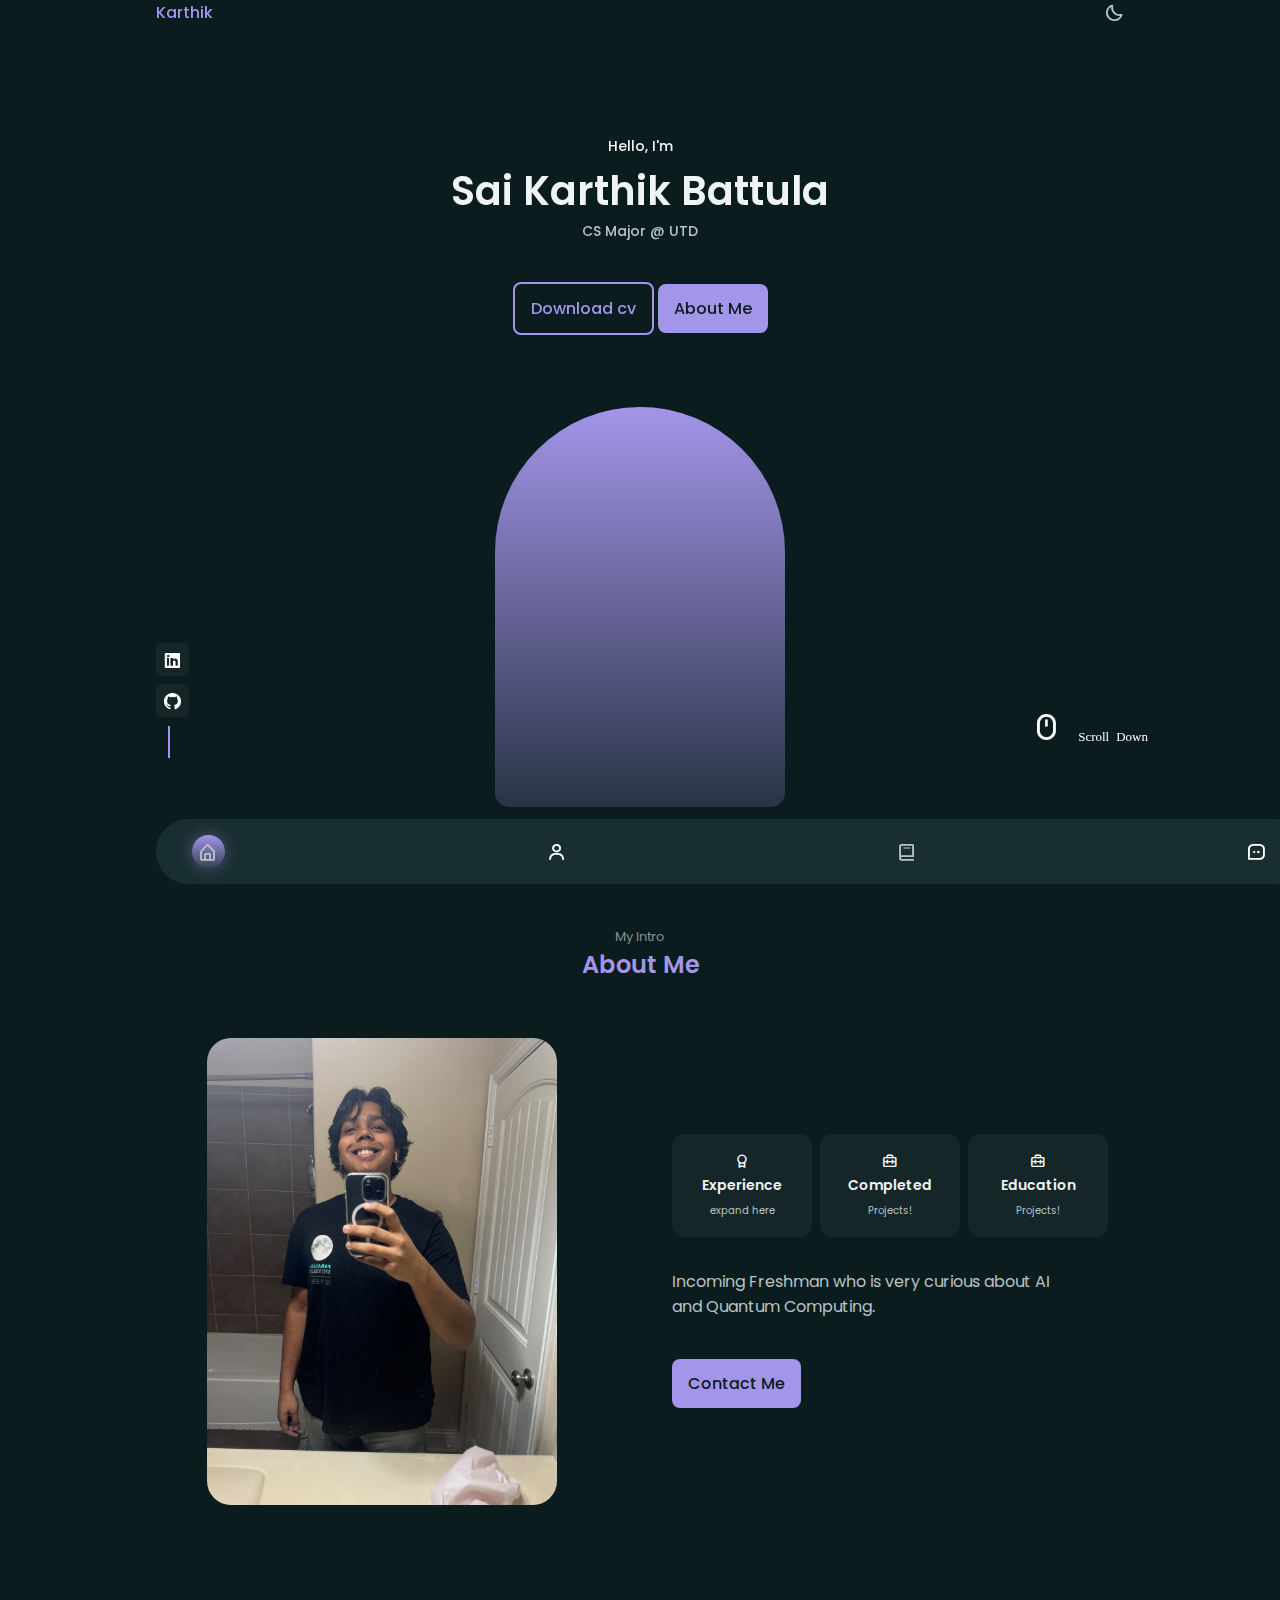
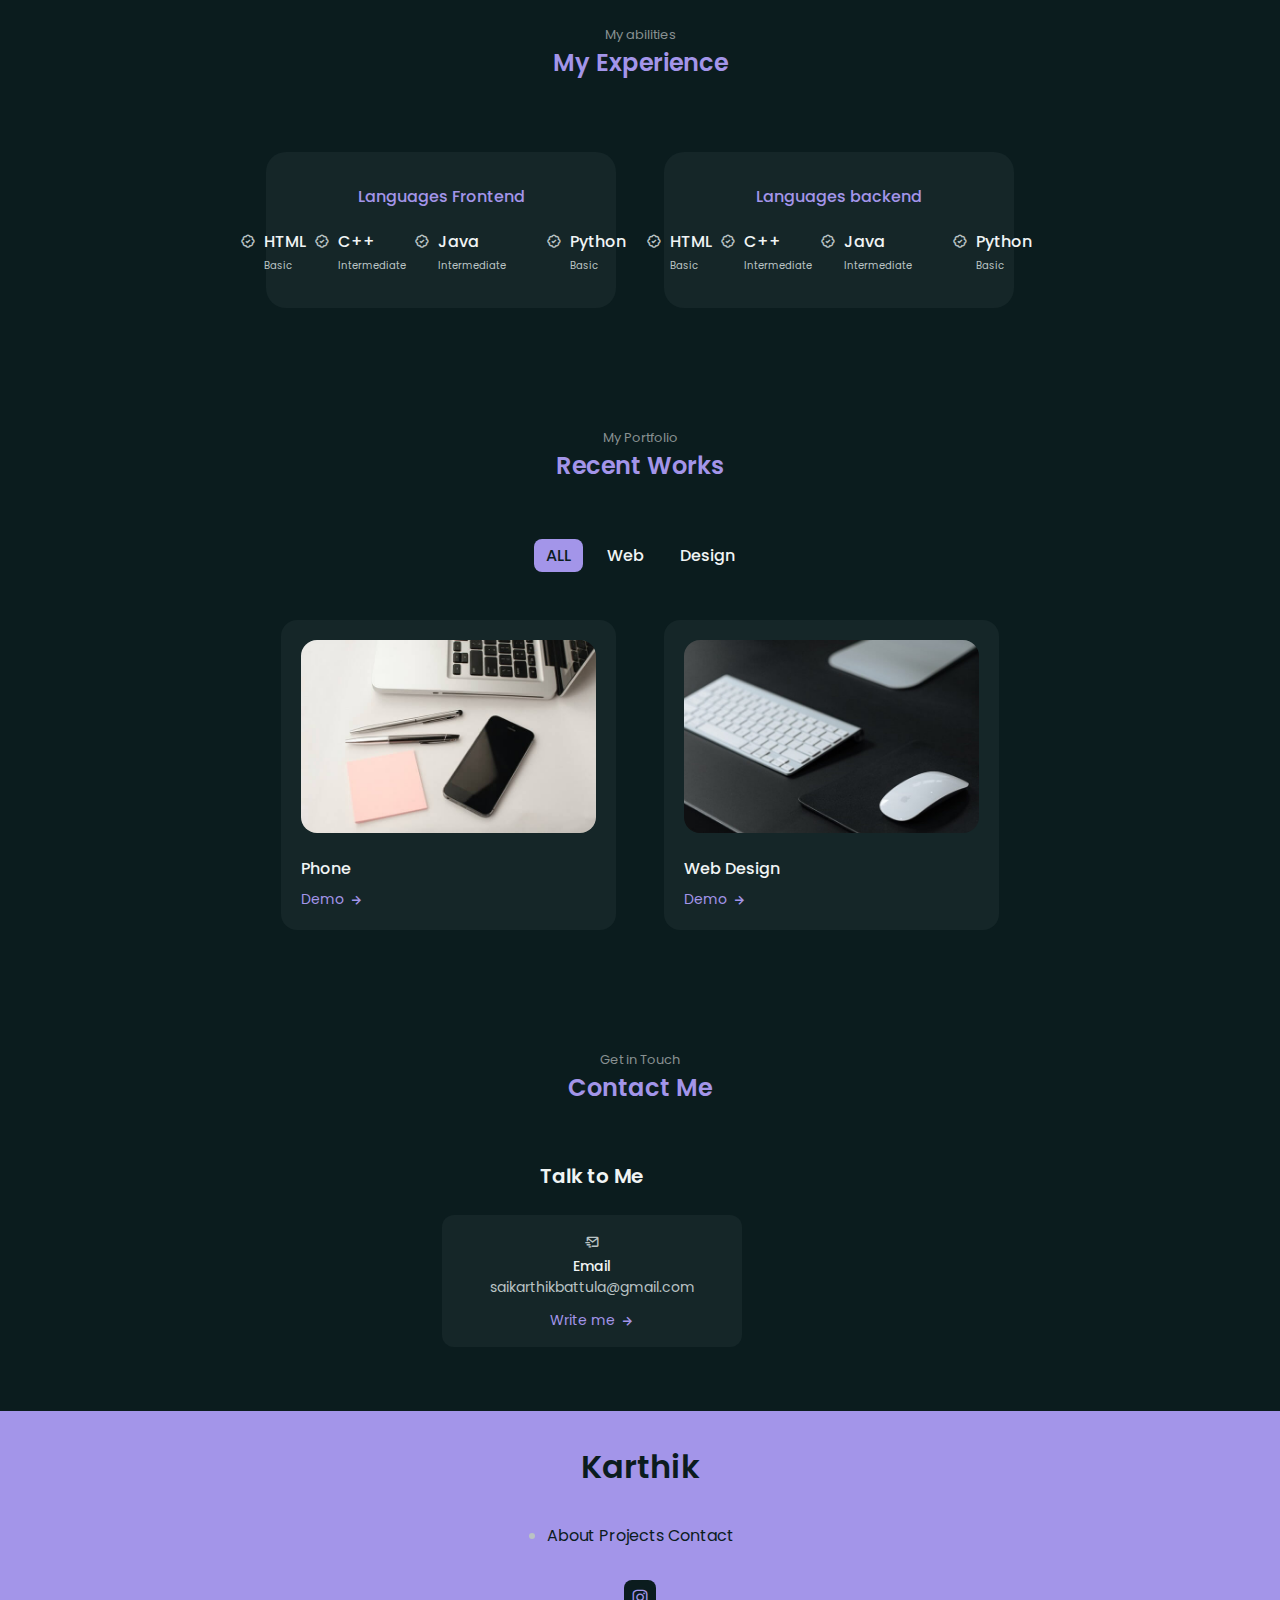
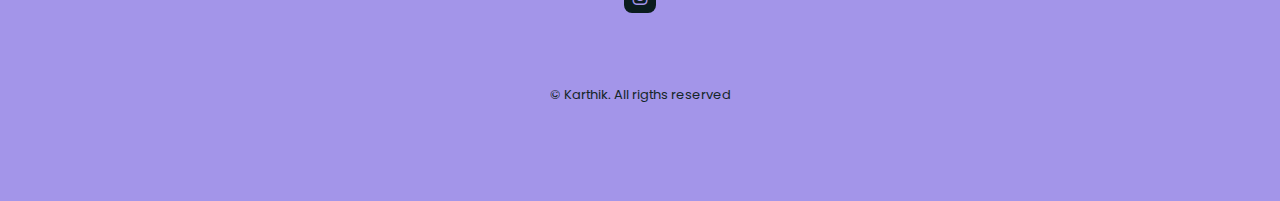
==== commit f72bb337: "Add files via upload" ====
--- a/index.html
+++ b/index.html
@@ -1,209 +1,317 @@
-<!DOCTYPE HTML>
-<!--
-	Hyperspace by HTML5 UP
-	html5up.net | @ajlkn
-	Free for personal and commercial use under the CCA 3.0 license (html5up.net/license)
--->
-<html>
-	<head>
-		<title>Hyperspace by HTML5 UP</title>
-		<meta charset="utf-8" />
-		<meta name="viewport" content="width=device-width, initial-scale=1, user-scalable=no" />
-		<link rel="stylesheet" href="assets/css/main.css" />
-		<noscript><link rel="stylesheet" href="assets/css/noscript.css" /></noscript>
-	</head>
-	<body class="is-preload">
-
-		<!-- Sidebar -->
-			<section id="sidebar">
-				<div class="inner">
-					<nav>
-						<ul>
-							<li><a href="#intro">Welcome</a></li>
-							<li><a href="#one">Who we are</a></li>
-							<li><a href="#two">What we do</a></li>
-							<li><a href="#three">Get in touch</a></li>
-						</ul>
-					</nav>
-				</div>
-			</section>
-
-		<!-- Wrapper -->
-			<div id="wrapper">
-
-				<!-- Intro -->
-					<section id="intro" class="wrapper style1 fullscreen fade-up">
-						<div class="inner">
-							<h1>Sai Karthik Battula</h1>
-							<p>Just another fine responsive site template designed by <a href="http://html5up.net">HTML5 UP</a><br />
-							and released for free under the <a href="http://html5up.net/license">Creative Commons</a>.</p>
-							<ul class="actions">
-								<li><a href="#one" class="button scrolly">Learn more</a></li>
-							</ul>
-						</div>
-					</section>
-
-				<!-- One -->
-					<section id="one" class="wrapper style2 spotlights">
-						<section>
-							<a href="#" class="image"><img src="images/pic01.jpg" alt="" data-position="center center" /></a>
-							<div class="content">
-								<div class="inner">
-									<h2>Sed ipsum dolor</h2>
-									<p>Phasellus convallis elit id ullamcorper pulvinar. Duis aliquam turpis mauris, eu ultricies erat malesuada quis. Aliquam dapibus.</p>
-									<ul class="actions">
-										<li><a href="generic.html" class="button">Learn more</a></li>
-									</ul>
-								</div>
-							</div>
-						</section>
-						<section>
-							<a href="#" class="image"><img src="images/pic02.jpg" alt="" data-position="top center" /></a>
-							<div class="content">
-								<div class="inner">
-									<h2>Feugiat consequat</h2>
-									<p>Phasellus convallis elit id ullamcorper pulvinar. Duis aliquam turpis mauris, eu ultricies erat malesuada quis. Aliquam dapibus.</p>
-									<ul class="actions">
-										<li><a href="generic.html" class="button">Learn more</a></li>
-									</ul>
-								</div>
-							</div>
-						</section>
-						<section>
-							<a href="#" class="image"><img src="images/pic03.jpg" alt="" data-position="25% 25%" /></a>
-							<div class="content">
-								<div class="inner">
-									<h2>Ultricies aliquam</h2>
-									<p>Phasellus convallis elit id ullamcorper pulvinar. Duis aliquam turpis mauris, eu ultricies erat malesuada quis. Aliquam dapibus.</p>
-									<ul class="actions">
-										<li><a href="generic.html" class="button">Learn more</a></li>
-									</ul>
-								</div>
-							</div>
-						</section>
-					</section>
-
-				<!-- Two -->
-					<section id="two" class="wrapper style3 fade-up">
-						<div class="inner">
-							<h2>What we do</h2>
-							<p>Phasellus convallis elit id ullamcorper pulvinar. Duis aliquam turpis mauris, eu ultricies erat malesuada quis. Aliquam dapibus, lacus eget hendrerit bibendum, urna est aliquam sem, sit amet imperdiet est velit quis lorem.</p>
-							<div class="features">
-								<section>
-									<span class="icon solid major fa-code"></span>
-									<h3>Lorem ipsum amet</h3>
-									<p>Phasellus convallis elit id ullam corper amet et pulvinar. Duis aliquam turpis mauris, sed ultricies erat dapibus.</p>
-								</section>
-								<section>
-									<span class="icon solid major fa-lock"></span>
-									<h3>Aliquam sed nullam</h3>
-									<p>Phasellus convallis elit id ullam corper amet et pulvinar. Duis aliquam turpis mauris, sed ultricies erat dapibus.</p>
-								</section>
-								<section>
-									<span class="icon solid major fa-cog"></span>
-									<h3>Sed erat ullam corper</h3>
-									<p>Phasellus convallis elit id ullam corper amet et pulvinar. Duis aliquam turpis mauris, sed ultricies erat dapibus.</p>
-								</section>
-								<section>
-									<span class="icon solid major fa-desktop"></span>
-									<h3>Veroeros quis lorem</h3>
-									<p>Phasellus convallis elit id ullam corper amet et pulvinar. Duis aliquam turpis mauris, sed ultricies erat dapibus.</p>
-								</section>
-								<section>
-									<span class="icon solid major fa-link"></span>
-									<h3>Urna quis bibendum</h3>
-									<p>Phasellus convallis elit id ullam corper amet et pulvinar. Duis aliquam turpis mauris, sed ultricies erat dapibus.</p>
-								</section>
-								<section>
-									<span class="icon major fa-gem"></span>
-									<h3>Aliquam urna dapibus</h3>
-									<p>Phasellus convallis elit id ullam corper amet et pulvinar. Duis aliquam turpis mauris, sed ultricies erat dapibus.</p>
-								</section>
-							</div>
-							<ul class="actions">
-								<li><a href="generic.html" class="button">Learn more</a></li>
-							</ul>
-						</div>
-					</section>
-
-				<!-- Three -->
-					<section id="three" class="wrapper style1 fade-up">
-						<div class="inner">
-							<h2>Get in touch</h2>
-							<p>Phasellus convallis elit id ullamcorper pulvinar. Duis aliquam turpis mauris, eu ultricies erat malesuada quis. Aliquam dapibus, lacus eget hendrerit bibendum, urna est aliquam sem, sit amet imperdiet est velit quis lorem.</p>
-							<div class="split style1">
-								<section>
-									<form method="post" action="#">
-										<div class="fields">
-											<div class="field half">
-												<label for="name">Name</label>
-												<input type="text" name="name" id="name" />
-											</div>
-											<div class="field half">
-												<label for="email">Email</label>
-												<input type="text" name="email" id="email" />
-											</div>
-											<div class="field">
-												<label for="message">Message</label>
-												<textarea name="message" id="message" rows="5"></textarea>
-											</div>
-										</div>
-										<ul class="actions">
-											<li><a href="" class="button submit">Send Message</a></li>
-										</ul>
-									</form>
-								</section>
-								<section>
-									<ul class="contact">
-										<li>
-											<h3>Address</h3>
-											<span>12345 Somewhere Road #654<br />
-											Nashville, TN 00000-0000<br />
-											USA</span>
-										</li>
-										<li>
-											<h3>Email</h3>
-											<a href="#">user@untitled.tld</a>
-										</li>
-										<li>
-											<h3>Phone</h3>
-											<span>(000) 000-0000</span>
-										</li>
-										<li>
-											<h3>Social</h3>
-											<ul class="icons">
-												<li><a href="#" class="icon brands fa-twitter"><span class="label">Twitter</span></a></li>
-												<li><a href="#" class="icon brands fa-facebook-f"><span class="label">Facebook</span></a></li>
-												<li><a href="#" class="icon brands fa-github"><span class="label">GitHub</span></a></li>
-												<li><a href="#" class="icon brands fa-instagram"><span class="label">Instagram</span></a></li>
-												<li><a href="#" class="icon brands fa-linkedin-in"><span class="label">LinkedIn</span></a></li>
-											</ul>
-										</li>
-									</ul>
-								</section>
-							</div>
-						</div>
-					</section>
-
-			</div>
-
-		<!-- Footer -->
-			<footer id="footer" class="wrapper style1-alt">
-				<div class="inner">
-					<ul class="menu">
-						<li>&copy; Untitled. All rights reserved.</li><li>Design: <a href="http://html5up.net">HTML5 UP</a></li>
-					</ul>
-				</div>
-			</footer>
-
-		<!-- Scripts -->
-			<script src="assets/js/jquery.min.js"></script>
-			<script src="assets/js/jquery.scrollex.min.js"></script>
-			<script src="assets/js/jquery.scrolly.min.js"></script>
-			<script src="assets/js/browser.min.js"></script>
-			<script src="assets/js/breakpoints.min.js"></script>
-			<script src="assets/js/util.js"></script>
-			<script src="assets/js/main.js"></script>
-
-	</body>
+<!DOCTYPE html>
+    <html lang="en">
+    <head>
+        <meta charset="UTF-8">
+        <meta name="viewport" content="width=device-width, initial-scale=1.0">
+
+        <!--=============== FAVICON ===============-->
+        <link rel="shortcut icon" href="assets/img/favicon.png" type="image/x-icon">
+
+        <!--=============== BOXICONS ===============-->
+        <link href='https://unpkg.com/boxicons@2.1.4/css/boxicons.min.css' rel='stylesheet'>
+
+        <!--=============== SWIPER CSS ===============-->
+        <link rel="stylesheet" href="">
+
+        <!--=============== CSS ===============-->
+        <link rel="stylesheet" href="assets/css/styles.css">
+
+        <title> Responsive portfolio website Karthik </title>
+    </head>
+    <body>
+        <!--=============== HEADER ===============-->
+        <header class="header" id="header">
+            <nav class="nav container">
+                <a href="#" class="nav__logo">Karthik</a>
+
+                <div class="nav__menu">
+                    <ul class="nav__list">
+                        <li class="nav__item">
+                            <a href="#home" class="nav__link active-link">
+                                <i class='bx bx-home-alt'></i>
+                            </a>
+                        </li>
+
+                        <li class="nav__item">
+                            <a href="#about" class="nav__link">
+                                <i class='bx bx-user' style='color:#ffffff' ></i>
+                            </a>
+                        </li>
+
+                        <li class="nav__item">
+                            <a href="#skills" class="nav__link">
+                                <i class='bx bx-book'></i>
+                            </a>
+                        </li>
+
+                        <li class="nav__item">
+                            <a href="#contact" class="nav__link">
+                                <i class='bx bx-message-square-dots' style='color:#ffffff' ></i>
+                            </a>
+                        </li>
+                    </ul>
+                </div>
+                <!-- Theme change button-->
+                 <i class='bx bx-moon change-theme' id="theme-button "></i>
+            </nav>
+        </header>
+
+        <!--=============== MAIN ===============-->
+        <main class="main">
+            <!--=============== HOME ===============-->
+            <section class="home section" id="home">
+                <div class="home__container container grid">
+                    <div class="home__data">
+                        <span class="home__greeting">Hello, I'm</span>
+                        <h1 class="home__name">Sai Karthik Battula</h1>
+                        <h3 class="home__education">CS Major @ UTD</h3>
+                        <div class="home__buttons">
+                            <a download="" href="assets/pdf/Karthik-Cv.pdf" class="button button--ghost">
+                                Download cv
+                            </a>
+                            <a href="#about" class="button">About Me</a>
+                        </div>
+                    </div>
+                    <div class="home__handle">
+                        <img src="assets/img/prefil.jpg" alt="" class="home__img">
+                    </div>   
+                    <div class="home__social">
+                        <a href="https://www.linkedin.com/in/saikarthikbattula/" target="_blank" class="home__social-link">
+                            <i class='bx bxl-linkedin-square' style='color:#ffffff' ></i>
+                        </a>
+                        <a href="https://github.com/saikarthikbattula" target="_blank" class="home__social-link">
+                            <i class='bx bxl-github' style='color:#ffffff' ></i>
+                        </a>
+                    </div>
+                    <a href="#about" class="home__scroll">
+                        <i class='bx bx-mouse home__scroll-icon' style='color:#ffffff' >
+                            <span class="home__scroll-name">
+                                Scroll Down
+                            </span>
+                        </i>
+                    </a>
+                </div>
+            </section>
+            
+            <!--=============== ABOUT ===============-->
+            <section class="about section" id="about">
+                <span class="section__subtitle">My Intro</span>
+                <h2 class="section__title">About Me</h2>
+                <div class="about__container container grid">
+                    <img src="assets/img/about.jpg" alt="" class="about__img">
+                    <div class="about__data">
+                        <div class="about__info">
+                            <div class="about__box">
+                                <i class='bx bx-award' style='color:#ffffff' ></i>
+                                <h3 class="about__title">Experience</h3>
+                                    <span class="about__subtitle">expand here</span>
+                            </div>
+                            <div class="about__box">
+                                <i class='bx bx-briefcase-alt-2' style='color:#ffffff' ></i>
+                                <h3 class="about__title">Completed</h3>
+                                    <span class="about__subtitle">Projects!</span>
+                            </div>
+                            <div class="about__box">
+                                <i class='bx bx-briefcase-alt-2' style='color:#ffffff' ></i>
+                                <h3 class="about__title">Education</h3>
+                                    <span class="about__subtitle">Projects!</span>
+                            </div>
+                        </div>
+                        <p class="about__description">
+                            Incoming Freshman who is very curious about AI and Quantum Computing.
+                        </p>
+                        
+                        <a href="#contact" class="button">Contact Me</a>
+                    </div>
+                </div>
+                </span>
+            </section>
+
+            <!--=============== SKILLS ===============-->
+            <section class="skills section" id="skills">
+                <span class="section__subtitle">My abilities</span>
+                <h2 class="section__title">My Experience</h2>
+                <div class="skills__container container grid">
+                    <div class="skills__content"> 
+
+                        <h3 class="skills__title">Languages Frontend</h3>
+                        <div class="skills__box">
+                            <div class="skills__group">
+                                <div class="skills__data">
+                                    <i class='bx bx-badge-check'></i>
+                                    <div>
+                                        <h3 class="skills__name">HTML</h3>
+                                            <span class="skills__level">Basic</span>
+                                    </div>
+                                    <div class="skills__data">
+                                        <i class='bx bx-badge-check'></i>
+                                        <div>
+                                            <h3 class="skills__name">C++</h3>
+                                                <span class="skills__level">Intermediate</span>
+                                        </div>
+                                        <div class="skills__data">
+                                            <i class='bx bx-badge-check'></i>
+                                            <div>
+                                                <h3 class="skills__name">Java</h3>
+                                                    <span class="skills__level">Intermediate</span>
+                                            </div>
+                            </div>
+                            </div>
+                        </div>
+                    </div>
+                            <div class="skills__group">
+                                <div class="skills__data">
+                                    <i class='bx bx-badge-check'></i>
+                                    <div>
+                                        <h3 class="skills__name">Python</h3>
+                                            <span class="skills__level">Basic</span>
+                                    </div>
+                                    <div class="skills__data">
+                                        
+                                        <div>
+                                            <h3 class="skills__name">
+                                                <span class="skills__level"></span>
+                                            </h3>
+                                        </div>
+                                        <div class="skills__data">
+                                            
+                                            <div>
+                                                <h3 class="skills__name">
+                                                    <span class="skills__level"></span>
+                                                </h3>
+                                            </div>
+                            </div>
+                            </div>
+                        </div>
+                    </div>
+                    </div>
+                    
+                </div>
+                <div class="skills__content"> 
+
+                    <h3 class="skills__title">Languages backend</h3>
+                    <div class="skills__box">
+                        <div class="skills__group">
+                            <div class="skills__data">
+                                <i class='bx bx-badge-check'></i>
+                                <div>
+                                    <h3 class="skills__name">HTML</h3>
+                                        <span class="skills__level">Basic</span>
+                                </div>
+                                <div class="skills__data">
+                                    <i class='bx bx-badge-check'></i>
+                                    <div>
+                                        <h3 class="skills__name">C++</h3>
+                                            <span class="skills__level">Intermediate</span>
+                                    </div>
+                                    <div class="skills__data">
+                                        <i class='bx bx-badge-check'></i>
+                                        <div>
+                                            <h3 class="skills__name">Java</h3>
+                                                <span class="skills__level">Intermediate</span>
+                                        </div>
+                        </div>
+                        </div>
+                    </div>
+                </div>
+                        <div class="skills__group">
+                            <div class="skills__data">
+                                <i class='bx bx-badge-check'></i>
+                                <div>
+                                    <h3 class="skills__name">Python</h3>
+                                        <span class="skills__level">Basic</span>
+                                </div>
+                        </div>
+                        </div>
+                    </div>
+                </div>
+                </div>
+                
+            </div>
+            </section>
+
+            <!--=============== WORK ===============-->
+            <section class="work section" id="work">
+                <span class="section__subtitle">My Portfolio</span>
+                <h2 class="section__title">Recent Works</h2>
+                <div class="work__filters">
+                    <span class="work__item active-work" data-filter='all'>ALL</span>
+                    <span class="work__item"data-filter='.web'>Web</span>
+                    <span class="work__item"data-filter='.design'>Design</span>
+                </div>
+                <div class="work__container container grid">
+                    <div class="work__card mix web">
+                        <img src="assets/img/work1.jpg" alt="" class="work__img">
+                        <h3 class="work__title">Phone</h3>
+                        <a href="" class="work__button">
+                            Demo <i class='bx bx-right-arrow-alt work__icon'></i>
+                        </a>
+                    </div>
+                    <div class="work__card mix design">
+                        <img src="assets/img/work2.jpg" alt="" class="work__img">
+                        <h3 class="work__title">Web Design</h3>
+                        <a href="" class="work__button">
+                            Demo <i class='bx bx-right-arrow-alt work__icon'></i>
+                        </a>
+                    </div>
+                </div>
+            </section>
+
+            <!--=============== CONTACT ===============-->
+            <section class="contact section" id="contact">
+                <span class="section__subtitle">Get in Touch</span>
+                <h2 class="section__title">Contact Me</h2>
+                <div class="contact__container container grid">
+                    <div class="contact__content">
+                        <h3 class="contact__title">Talk to Me</h3>
+                        <div class="contact__info">
+                            <div class="contact__card">
+                                <i class='bx bx-mail-send contact__card-icon' ></i>
+                                <h3 class="contact__card-title">Email</h3>
+                                <span class="contact__card-data">saikarthikbattula@gmail.com</span>
+                                <a href="mailto:saikarthikbattula@gmail.com" target="_blank" class="contact__button">
+                                    Write me <i class='bx bx-right-arrow-alt contact__button-icon'></i>
+                                </a>
+                            </div>
+                            </form>
+                        </div>
+                    </div>         
+                </div>
+            </section>
+        </main>
+
+        <!--=============== FOOTER ===============-->
+        <footer class="footer">
+            <div class="footer__container container">
+                <h1 class="footer__title">Karthik</h1>
+                <u1 class="footer__list">
+                    <li>
+                        <a href="#about" class="footer__link">About</a>
+                        <a href="#work" class="footer__link">Projects</a>
+                        <a href="#contact" class="footer__link">Contact</a>
+                    </li>
+                </u1>
+                <u1 class="footer__social">
+                    <a href="https://www.instagram.com/" target="_blank" class="footer__social-link">
+                        <i class='bx bxl-instagram'></i>
+                    </a>
+                </u1>
+                <span class="footer__copy">
+                    &#169; Karthik. All rigths reserved
+                </span>
+            </div>
+        </footer>
+
+        <!--=============== SCROLLREVEAL ===============-->
+        <script src="assets/js/scrollreveal.min.js"></script>
+
+        <!--=============== SWIPER JS ===============-->
+        <script src="assets/js/swiper-bundle.min.js"></script>
+
+        <!--=============== MIXITUP FILTER ===============-->
+        <script src="assets/js/mixitup.min.js"></script>
+
+        <!--=============== MAIN JS ===============-->
+        <script src="assets/js/main.js"></script>
+    </body>
 </html>--- a/assets/css/styles.css
+++ b/assets/css/styles.css
@@ -0,0 +1,777 @@
+/*=============== GOOGLE FONTS ===============*/
+@import url("https://fonts.googleapis.com/css2?family=Poppins:wght@400;500;600&display=swap");
+
+/*=============== VARIABLES CSS ===============*/
+:root {
+  --header-height: 3.5rem;
+
+  /*========== Colors ==========*/
+  /*Color mode HSL(hue, saturation, lightness)*/
+  /*
+        Purple: hsl(250, 66%, 75%)
+        Blue: hsl(207, 90%, 72%)
+        Pink: hsl(356, 66%, 75%)
+        Teal: hsl(174, 63%, 62%)
+  */
+  --first-hue: 250;
+  --sat: 66%;
+  --lig: 75%;
+  --second-hue: 187;
+  --first-color: hsl(var(--first-hue), var(--sat), var(--lig));
+  --first-color-alt: hsl(var(--first-hue), var(--sat), 71%); /* -4% */
+  --title-color: hsl(var(--second-hue), 15%, 95%);
+  --text-color: hsl(var(--second-hue), 8%, 75%);
+  --text-color-light: hsl(var(--second-hue), 4%, 55%);
+  --body-color: hsl(var(--second-hue), 48%, 8%);
+  --container-color: hsl(var(--second-hue), 32%, 12%);
+
+  /*========== Font and typography ==========*/
+  /*.5rem = 8px | 1rem = 16px ...*/
+  --body-font: 'Poppins', sans-serif;
+  --biggest-font-size: 1.75rem;
+  --h1-font-size: 1.5rem;
+  --h2-font-size: 1.25rem;
+  --h3-font-size: 1rem;
+  --normal-font-size: .938rem;
+  --small-font-size: .813rem;
+  --smaller-font-size: .75rem;
+  --tiny-font-size: .625rem;
+
+  /*========== Font weight ==========*/
+  --font-medium: 500;
+  --font-semibold: 600;
+
+  /*========== z index ==========*/
+  --z-tooltip: 10;
+  --z-fixed: 100;
+  --z-modal: 1000;
+}
+
+/* Responsive typography */
+@media screen and (min-width: 968px) {
+  :root {
+    --biggest-font-size: 2.5rem;
+    --h1-font-size: 2.25rem;
+    --h2-font-size: 1.5rem;
+    --h3-font-size: 1.25rem;
+    --normal-font-size: 1rem;
+    --small-font-size: .875rem;
+    --smaller-font-size: .813rem;
+  }
+}
+
+/*=============== BASE ===============*/
+* {
+  box-sizing: border-box;
+  padding: 0;
+  margin: 0;
+}
+
+html {
+  scroll-behavior: smooth;
+}
+
+body,
+button,
+input,
+textarea {
+  font-family: var(--body-font);
+  font-size: var(--normal-font-size);
+}
+
+body {
+  background-color: var(--body-color);
+  color: var(--text-color);
+  transition: .4s; /* for light mode animation */
+}
+
+h1, h2, h3 {
+  color: var(--title-color);
+  font-weight: var(--font-semibold);
+}
+
+ul {
+  list-style: none;
+}
+
+a {
+  text-decoration: none;
+}
+
+button {
+  cursor: pointer;
+  border: none;
+  outline: none;
+}
+
+img {
+  max-width: 100%;
+  height: auto;
+}
+
+/*=============== THEME ===============*/
+.change-theme{
+  font-size: 1.25rem;
+  cursor: pointer;
+  transition: .3s;
+}
+.change-theme:hover{
+  color: var(--first-color);
+}
+/*========== Variables Light theme ==========*/
+body.light-theme{
+  --title-color: hsl(var(--second-hue), 15%, 15%);
+  --text-color: hsl(var(--second-hue), 8%, 35%);
+  --body-color: hsl(var(--second-hue), 100%, 99%);
+  --container-color: #fff;
+}
+
+/*========== 
+    Color changes in some parts of 
+    the website, in light theme
+==========*/
+
+
+/*=============== REUSABLE CSS CLASSES ===============*/
+.container {
+  max-width: 968px;
+  margin-left: 1rem;
+  margin-right: 1rem;
+}
+
+.grid {
+  display: grid;
+  gap: 1.25rem;
+}
+
+.main {
+  overflow: hidden;
+}
+
+.section {
+  padding: 4.5rem 0 1rem;
+}
+
+.section__title, 
+.section__subtitle {
+  text-align: center;
+}
+
+.section__title {
+  font-size: var(--h2-font-size);
+  color: var(--first-color);
+  margin-bottom: 2rem;
+}
+
+.section__subtitle {
+  display: block;
+  font-size: var(--smaller-font-size);
+  color: var(--text-color-light);
+}
+
+/*=============== HEADER & NAV===============*/
+.header{
+  position: fixed;
+  top: 0%;
+  left: 0%;
+  width: 100%;
+  background-color: var(--body-color)
+ z-index: var(--z-fixed);
+}
+.nav{
+  height: var(--header-height);
+  display:flex;
+  justify-content: space-between;
+  align-items: center;
+}
+
+.nav__logo{
+  color: var(--first-color);
+  font-weight:var(--font-medium);
+  transition: .4s;
+}
+.nav__logo:hover{
+  color: var(--first-color-alt);
+}
+.nav__menu{
+  position: fixed;
+  bottom: 1rem;
+  background:hsl(var(--second-hue), 32%, 16%, .8);
+  width: 90%;
+  border-radius: 4rem;
+  padding: 1rem 2.25rem;
+  backdrop-filter: blur(10px);
+}
+.nav__list
+{
+  display: flex;
+  justify-content: space-between;
+  align-items:center;
+}
+.nav__link
+{
+  color: var(--text-color);
+  font-size: 1.25rem;
+  padding: .4rem;
+  display: flex;
+  border-radius: 5rem;
+}
+/* Active link */
+.active-link{
+  background: linear-gradient(180deg,
+  hsla(var(--first-hue), var(--sat), var(--lig),1),
+  hsla(var(--first-hue), var(--sat), var(--lig),.2)
+  );
+  box-shadow: 0 0 16px hsla(var(--first-hue), var(--sat), var(--lig),.4);
+}
+
+/* Change background header */
+.scroll-header{
+  box-shadow: 0 4px 4px hsla(0,0,4%,.3);
+}
+
+/*=============== HOME ===============*/
+.home__container{
+    position: relative;
+    row-gap:4.5rem;
+    padding-top:2rem;
+}
+.home__data{
+
+  text-align: center;
+}
+.home__greeting, 
+.home__education{
+  font-size: var(--small-font-size);
+  font-weight: var(--font-medium);
+}
+.home__greeting{
+  display:block;
+  color:var(--title-color);
+  margin-bottom: .25rem;
+}
+.home__education{
+  color: var(--text-color);
+  margin-bottom:2.5rem;
+}
+
+.home__name{
+  font-size:var(--biggest-font-size);
+}
+.home__img{
+  width: 160px;
+}
+.home__handle{
+  justify-self: center;
+  width: 190px;
+  height: 293px;
+  background: linear-gradient(180deg,
+  hsla(var(--first-hue), var(--sat), var(--lig),1),
+  hsla(var(--first-hue), var(--sat), var(--lig),.2)
+  );
+  border-radius: 10rem 10rem 1rem 1rem;
+  display: flex;
+  align-items: flex-end;
+  justify-content: center;
+  overflow: hidden;
+}
+.home__buttom{
+  display: flex;
+  justify-content: center;
+  align-items: center;
+  gap: 1.5rem;
+}
+.home__social,
+.home__scroll{    
+  position: absolute;
+}
+
+.home__social{
+  bottom: 5rem;
+  left: 0;
+  display: grid;
+  row-gap: .5rem;
+}
+.home__social-link{
+  width: max-content;
+  background-color: var(--container-color);
+  color: var(--first-color);
+  padding: .25rem;
+  border-radius: .25rem;
+  display: flex;
+  font-size: 1rem;
+  transition: .4s;
+}
+.home__social-link:hover{
+background-color: var(--first-color);
+color:#fff;
+}
+.home__social::after{
+  content:'';
+  width: 32px;
+  height: 2px;
+  background-color: var(--first-color);
+  transform: rotate(90deg) translate(16px,3px);
+}
+
+.home__scroll{
+  color:var(--first-color);
+  right: -1.5rem;
+  bottom: 4rem;
+  display: grid;
+  row-gap: 2.25rem;
+  justify-items: center;
+}
+.home__scroll-icon{
+  font-size:1.25rem;
+}
+.home__scroll-name{
+  font-size: var(--smaller-font-size);
+  transform: rotate(-90deg);
+}
+/*=============== BUTTONS ===============*/
+.button{
+  display: inline-block;
+  background-color: var(--first-color);
+  color: var(--body-color);
+  padding: .75rem 1rem;
+  border-radius: .5rem;
+  font-weight: var(--font-medium);
+  transition: .4s;
+}
+.button:hover{
+  background-color: var(--first-color-alt);
+  color: var(--body-color);
+}
+.button--ghost{
+  background-color:transparent;
+  border: 2px solid var(--first-color);
+  color: var(--first-color);
+}
+/*=============== ABOUT ===============*/
+.about__container{
+  row-gap: 2.5rem;
+}
+.about__img{
+  width:220px;
+  border-radius:1.5rem;
+  justify-self: center;
+} 
+
+.about__data{
+  text-align:center;
+}
+
+.about__info{
+  display: grid;
+  grid-template-columns: repeat(3,1fr);
+  gap: .5rem;
+  margin-bottom: 2rem;
+}
+.about__box{
+  background-color: var(--container-color);
+  border-radius: .75rem;
+  padding: .75rem .5rem;
+}
+
+.about__icon{
+  font-size:1.5rem;
+  color: var(--first-color);
+  margin-bottom: .5rem;
+}
+
+.about__title{
+  font-size: var(--small-font-size);
+}
+.about__subtitle{
+  font-size: var(--tiny-font-size);
+}
+.about__description{
+margin-bottom: 2rem;
+}
+/*=============== SKILLS ===============*/
+.skills__container{
+   row-gap: 2rem;
+   padding-top: 1rem;
+}
+
+.skills__content{
+  background-color: var(--container-color);
+  padding: 1.5rem;
+  border-radius: 1.25rem;
+}
+.skills__title{
+  font-size: var(--normal-font-size);
+  font-weight: var(--font-medium);
+  color: var(--first-color);
+  text-align: center;
+  margin-bottom: 1.5rem;
+}
+
+.skills__box{
+  display: flex;
+  justify-content: center;
+  column-gap:2.5rem;
+}
+.skills__group{
+  display: grid;
+  align-content: flex-start;
+  row-gap: 1rem;
+}
+.skills__data{
+  display: flex;
+  column-gap: .5rem;
+}
+
+.skills .bxs-badge-check{
+  font-size: 1rem;
+  color: var(--first-color);
+}
+.skills__name{
+  font-size: var(--normal-font-size);
+  font-weight: var(--font-medium);
+  line-height: 18px;
+}
+.skills__level{
+  font-size: var(--tiny-font-size)
+}
+
+/* Services modal */
+
+
+/*Active modal*/
+
+
+.work__container{
+  padding-top: 1rem;
+}
+.work__filters{
+  display: flex;
+  justify-content: center;
+  align-items: center;
+  column-gap: .75rem;
+  margin-bottom: 2rem;
+}
+.work__item{
+  cursor: pointer;
+  color: var(--title-color);
+  padding: .25rem .75rem;
+  font-weight: var(--font-medium);
+  border-radius: .5rem;
+}
+.work__card{
+  background-color: var(--container-color);
+  padding: 1rem;
+  border-radius: 1rem;
+}
+  .work__img{
+    border-radius:1rem;
+    margin-bottom: .75rem;
+  }
+.work__title{
+  font-size: var(--normal-font-size);
+  font-weight: var(--font-medium);
+  margin-bottom: .25rem;
+
+}
+.work__button{
+  width: max-content;
+  color: var(--first-color);
+  font-size: var(--small-font-size);
+  display: flex;
+  align-items:center;
+  column-gap: .25rem;
+}
+.work__button:hover .work__icon{
+  transform: translateX(.25rem);
+}
+.work__icon{
+  font-size: 1rem;
+  transition: .4s;
+}
+/* Active item work*/
+.active-work{
+   background-color: var(--first-color);
+   color: var(--body-color);
+}
+
+
+/* Swiper class */
+
+
+/*=============== CONTACT ===============*/
+.contact__container{
+  row-gap: 3rem;
+  padding-bottom: 3rem;
+}
+.contact__title{
+  text-align: center;
+  font-size: var(--h3-font-size);
+  margin-bottom: 1.5rem;
+}
+.contact__info{
+  display: grid;
+  gap: 1rem;
+}
+.contact__card{
+  background-color: var(--container-color);
+  padding: 1rem;
+  border-radius: .75rem;
+  text-align: center;
+}
+contact__card-icon{
+  font-size: 2rem;
+  color: var(--title-color);
+  margin-bottom: .25rem;
+}
+.contact__card-title,
+.contact__card-data{
+  font-size: var(--small-font-size)
+}
+.contact__card-title{
+  font-weight: var(--font-medium)
+}
+.contact__card-data{
+  display: block;
+  margin-bottom: .75rem;
+}
+.contact__button{
+  color: var(--first-color);
+  font-size: var(--small-font-size);
+  display: flex;
+  align-items: center;
+  justify-content: center;
+  column-gap: .25rem;
+}
+.contact__button:hover .contact__button-icon{
+  transform:translateX(.25rem);
+}
+
+.contact__button-icon{
+  font-size: 1rem;
+  transition: .4s;
+}
+
+
+/*=============== FOOTER ===============*/
+.footer{
+  background-color:var(--first-color);
+}
+.footer__container{
+  padding: 2rem 0 6rem;
+}
+.footer__title,
+.footer__link{
+  color: var(--body-color);
+}
+.footer__title{
+  text-align: center;
+  margin-bottom: 2rem;
+}
+.footer__list{
+  display: flex;
+  justify-content: center;
+  column-gap: 1.5rem;
+  margin-bottom: 2rem;
+}
+.footer__social{
+  display:flex;
+  justify-content:center;
+  column-gap:1.25rem;
+}
+
+.footer__social-link{
+  background-color: var(--body-color);
+  color: var(--first-color);
+  padding: .25rem;
+  border-radius: .25rem;
+  font-size: 1rem;
+  display: inline-flex;
+}
+
+.footer__copy{
+  display: block;
+  margin-top:4.5rem;
+  color: var(--container-color);
+  text-align: center;
+  font-size: var(--smaller-font-size);
+}
+/*=============== SCROLL BAR ===============*/
+::-webkit-scrollbar{
+  width: .6rem;
+  border-radius: .5rem;
+  background-color: hsl(var(--second-hue),8%,38%);
+}
+
+::-webkit-scrollbar-thumb{
+  background-color: hsl(var(--second-hue),8%,26%);
+  border-radius: .5rem;
+}
+
+::-webkit-scrollbar-thumb:hover{
+  background-color: hsl(var(--second-hue),8%,20%)
+}
+
+/*=============== BREAKPOINTS ===============*/
+/* For small devices */
+@media screen and (max-width: 320px){
+  .nav__menu{
+    padding: 1rem 1.5rem;
+  }
+  .home__butotns{
+    flex-direction: column;
+  }
+  .home__handle{
+    width: 150px;
+    height: 253px;
+  }
+  .home__img{
+    width: 130px;
+  }
+  .about__info{
+    grid-template-columns:repeat(2,1fr);
+  }
+  .skills__box{
+    column-gap: 1rem;
+  }
+  .skills__name{
+    font-size: var(--small-font-size);  
+  }
+  .work__item{
+    font-size: var(--small-font-size);
+  }
+  .work__filters{
+    column-gap: .25rem;
+  }
+}
+
+/* For medium devices */
+@media screen and (Min-width: 576px){
+  nav.menu{
+    width: 328px;
+    left:0;
+    right:0;
+    margin: 0 auto;
+  }
+  .about__info{
+    grid-template-columns: repeat(3,140px);
+    justify-content: center;
+  }
+  .about__description{
+    padding: 0 5rem;
+  }
+  .skills__container{
+    justify-content:center;
+  }
+  .skills__content{
+    padding: 2rem 4rem;
+  }
+  .work__container{
+    justify-content: center;
+  }
+  .work__img{
+    width: 295px;
+  }
+  .contact__info{
+    grid-template-columns: 300px;
+    justify-content: center;
+  }
+  .contact__form{
+    width: 360px;
+    margin: 0 auto;
+  }
+
+  
+
+}
+
+@media screen and (min-width: 767px)
+{
+  .work__container{
+    grid-template-columns: repeat(2,max-content);
+  }
+  .contact__container{
+    grid-template-columns: repeat(2,max-content);
+    justify-content: center;
+    column-gap: 3rem;
+  }
+}
+
+/* For large devices */
+@media screen and (min-width: 992px){
+  .container{
+    margin-left: auto;
+    margin-right: auto;
+  }
+  .section{
+    padding: 6.5rem 0 1rem;
+  }
+  .section__title{
+    margin-bottom:3.5rem;
+  }
+  .nav{
+    height: calc(var(--header-height)+1rem);
+  }
+  .home__handle{
+    width: 290px;
+    height: 400px;
+  }
+  .home__img{
+    width:220px;
+  }
+  .home__social-link{
+    padding: .4rem;
+    font-size: 1.25rem;
+  }
+  .home__scroll-icon{
+    font-size: 2rem;
+  }
+  .about__container{
+    grid-template-columns: repeat(2,1fr);
+    align-items:center;
+    column-gap: 4rem;
+  }
+  .about__img{
+    width: 350px;
+
+  }
+.about__data{
+  text-align: initial;
+}
+.about__info{
+  justify-content: initial;
+}
+.about__box{
+  text-align: center;
+  padding: 1rem 1.25rem;
+}
+.about__description{
+  padding: 0 4rem 0 0;
+  margin-bottom: 2.5rem; 
+}
+.skills__container{
+  grid-template-columns: repeat(2,350px);
+  column-gap: 3rem;
+}
+.work__container
+{
+  gap: 3rem;
+}
+.work__card{
+  padding: 1.25rem;
+}
+.work__img{
+  margin-bottom: 1rem;
+}
+.work__title{
+  margin-bottom:.5rem;
+}
+.contact__container{
+  column-gap: 6rem;
+}
+.footer__social-link{
+  font-size: 1.25rem;
+  padding: .4rem;
+  border-radius: .5rem;
+}
+}